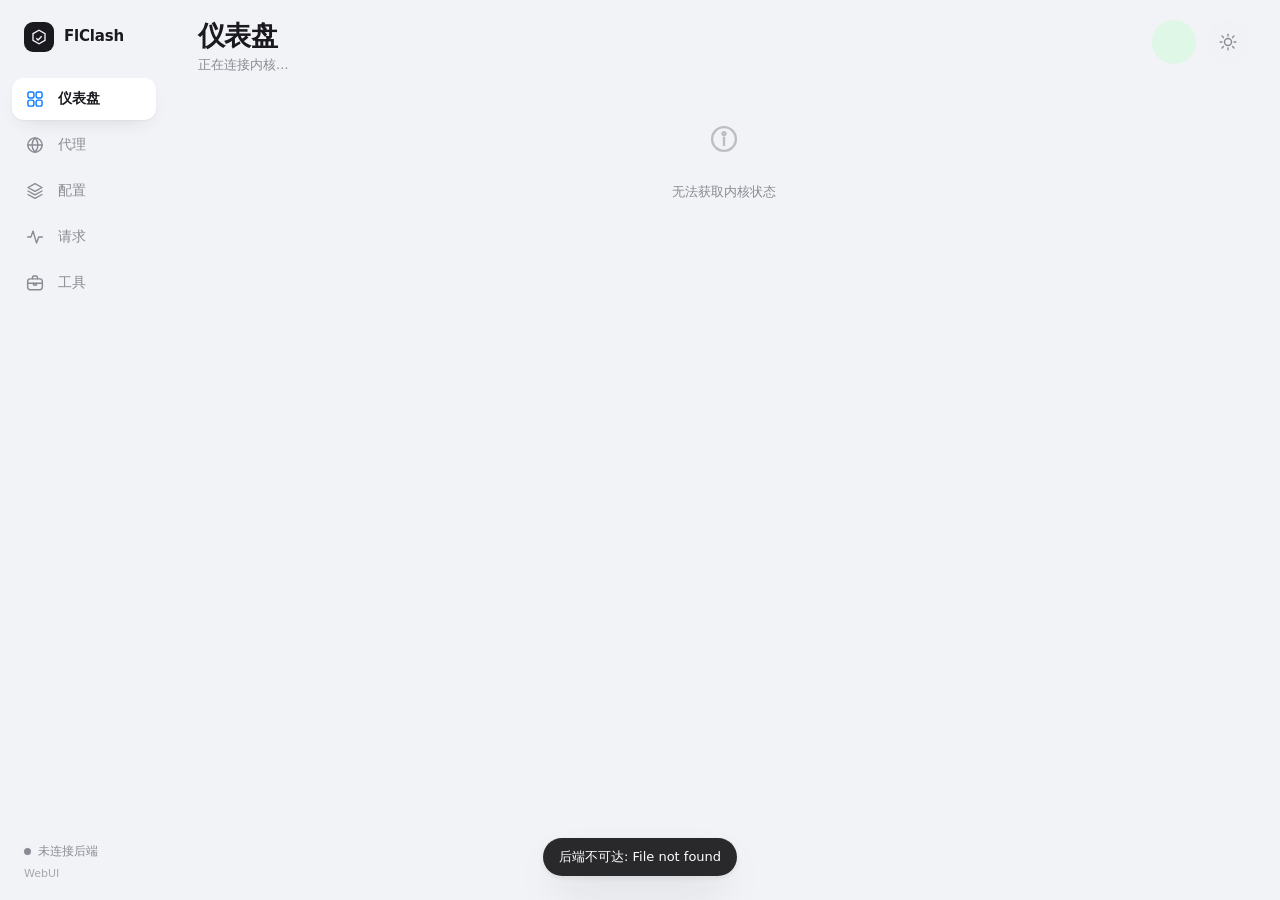
==== luci-app-flclash-webui/webui/index.html @ c7ad755d "Add OpenWrt core and LuCI WebUI packages" ====
<!doctype html>
<html lang="zh-CN" data-theme="light">
<head>
  <meta charset="utf-8">
  <meta name="viewport" content="width=device-width, initial-scale=1, viewport-fit=cover">
  <meta name="theme-color" content="#f2f2f7">
  <meta name="flclash-api-base" content="/flclash/api">
  <title>FlClash</title>
  <link rel="stylesheet" href="css/app.css">
  <link rel="stylesheet" href="css/views.css">
</head>
<body>
  <div class="app-shell">
    <aside class="sidebar" id="sidebar">
      <div class="brand">
        <span class="brand-mark" aria-hidden="true">
          <svg viewBox="0 0 24 24"><path d="M4 7.5 12 3l8 4.5v9L12 21l-8-4.5v-9Z"/><path d="m8.4 13.8 2.4 2.3 4.8-5.1"/></svg>
        </span>
        <span class="brand-text">FlClash</span>
      </div>
      <nav class="side-nav" id="side-nav" aria-label="主导航"></nav>
      <div class="side-foot">
        <div class="side-status" id="side-status">
          <span class="dot"></span><span id="side-status-text">正在连接</span>
        </div>
        <div class="side-version" id="side-version">WebUI</div>
      </div>
    </aside>

    <main class="main">
      <header class="app-header">
        <div class="header-copy">
          <h1 id="page-title">仪表盘</h1>
          <p class="header-sub" id="page-sub"></p>
        </div>
        <div class="header-actions">
          <div class="header-traffic" id="header-traffic" aria-hidden="true">
            <span class="traffic-up"><i></i><b>0 B/s</b></span>
            <span class="traffic-down"><i></i><b>0 B/s</b></span>
          </div>
          <button class="round-action is-ok" id="core-status" type="button" aria-label="核心状态" title="核心状态"></button>
          <button class="round-action" id="theme-toggle" type="button" aria-label="切换主题" title="切换主题"></button>
        </div>
      </header>
      <section class="view-root" id="view-root" aria-live="polite"></section>
    </main>
  </div>

  <nav class="bottom-nav" id="bottom-nav" aria-label="移动导航"></nav>

  <div class="sheet-backdrop" id="sheet-backdrop" hidden></div>
  <section class="sheet" id="sheet" role="dialog" aria-modal="true" aria-hidden="true" aria-labelledby="sheet-title">
    <header class="sheet-head">
      <div class="sheet-handle" aria-hidden="true"></div>
      <h2 class="sheet-title" id="sheet-title"></h2>
      <button class="icon-button" id="sheet-close" type="button" aria-label="关闭"></button>
    </header>
    <div class="sheet-body" id="sheet-body"></div>
  </section>

  <div class="toast-stack" id="toast-stack" aria-live="polite"></div>
  <div class="boot-splash" id="boot-splash"><span class="spinner"></span></div>

  <script src="js/config.js"></script>
  <script src="js/icons.js"></script>
  <script src="js/ui.js"></script>
  <script src="js/mock.js"></script>
  <script src="js/api.js"></script>
  <script src="js/views.js"></script>
  <script src="js/app.js"></script>
</body>
</html>
---- luci-app-flclash-webui/webui/css/app.css ----
/* ==========================================================================
   FlClash WebUI — base tokens, shell, primitives and motion.
   Card/page surfaces live in views.css and are intentionally not duplicated.
   Desktop: light, 168px sidebar. Mobile: dark, floating capsule nav.
   ========================================================================== */

:root {
  color-scheme: light;

  --page: #f2f3f6;
  --card: #ffffff;
  --tone: #f1f2f6;
  --inset: #e9eaf0;
  --track: #d8d9e1;

  --text: #19191f;
  --text-2: #3b3b44;
  --muted: #8a8a94;
  --hairline: rgba(60, 60, 67, 0.1);

  --primary: #0b7cff;
  --primary-2: #6fb6ff;
  --primary-ink: #ffffff;
  --primary-soft: rgba(11, 124, 255, 0.12);
  --series-2: #6fb6ff;

  --ok: #34c759;
  --ok-bg: #dff7e7;
  --ok-fg: #16803c;
  --warn: #f5a524;
  --warn-bg: #fff0d8;
  --warn-fg: #9a5b00;
  --danger: #ff453a;
  --danger-bg: #ffe3e1;
  --danger-fg: #b3241c;

  --shadow-e1: 0 1px 2px rgba(20, 24, 40, 0.04), 0 8px 22px -10px rgba(20, 24, 40, 0.14);
  --shadow-e2: 0 2px 6px rgba(20, 24, 40, 0.08), 0 20px 44px -14px rgba(20, 24, 40, 0.28);

  --r-card: 30px;
  --r-block: 20px;
  --r-soft: 14px;
  --r-chip: 999px;

  --sidebar: 168px;
  --gap: 16px;

  --ease-out: cubic-bezier(0.22, 1, 0.36, 1);
  --ease-back: cubic-bezier(0.34, 1.42, 0.64, 1);
  --ease-standard: cubic-bezier(0.2, 0, 0, 1);
  --t-fast: 160ms;
  --t-mid: 260ms;
  --t-slow: 340ms;

  --font: -apple-system, BlinkMacSystemFont, "SF Pro Text", "Segoe UI",
    "PingFang SC", "Hiragino Sans GB", "Microsoft YaHei", Inter, system-ui, sans-serif;
  --mono: ui-monospace, SFMono-Regular, "SF Mono", Menlo, Consolas, monospace;
}

html[data-theme="dark"] {
  color-scheme: dark;

  --page: #000000;
  --card: #1c1c1e;
  --tone: #2a2a2d;
  --inset: #38383a;
  --track: #48484a;

  --text: #f5f5f7;
  --text-2: #d1d1d6;
  --muted: #8e8e93;
  --hairline: rgba(120, 120, 128, 0.28);

  --primary: #0a84ff;
  --primary-2: #5ac8fa;
  --primary-ink: #ffffff;
  --primary-soft: rgba(10, 132, 255, 0.22);
  --series-2: #5ac8fa;

  --ok: #30d158;
  --ok-bg: #12351f;
  --ok-fg: #6ee7a0;
  --warn: #ff9f0a;
  --warn-bg: #3d2a10;
  --warn-fg: #ffc561;
  --danger: #ff453a;
  --danger-bg: #3d1a17;
  --danger-fg: #ff9a92;

  --shadow-e1: 0 1px 2px rgba(0, 0, 0, 0.5), 0 10px 26px -10px rgba(0, 0, 0, 0.7);
  --shadow-e2: 0 2px 8px rgba(0, 0, 0, 0.55), 0 24px 54px -14px rgba(0, 0, 0, 0.85);
}

* { box-sizing: border-box; }
html, body { height: 100%; }
body {
  margin: 0;
  background: var(--page);
  color: var(--text);
  font-family: var(--font);
  font-size: 15px;
  line-height: 1.42;
  -webkit-font-smoothing: antialiased;
  text-rendering: optimizeLegibility;
  transition: background-color var(--t-mid) ease, color var(--t-mid) ease;
}
button, input, select, textarea { font: inherit; color: inherit; }
button { cursor: pointer; border: 0; background: none; padding: 0; }
a { color: var(--primary); }
h1, h2, h3, p { margin: 0; }
svg { display: block; }
:focus-visible { outline: 2px solid var(--primary); outline-offset: 2px; }

/* ------------------------------------------------------------------ shell */

.app-shell {
  display: grid;
  grid-template-columns: var(--sidebar) minmax(0, 1fr);
  min-height: 100vh;
  min-height: 100dvh;
}
.sidebar {
  position: sticky;
  top: 0;
  display: flex;
  flex-direction: column;
  height: 100vh;
  height: 100dvh;
  padding: 22px 12px 18px;
}
.brand { display: flex; align-items: center; gap: 10px; padding: 0 12px; margin-bottom: 26px; }
.brand-mark {
  display: grid; place-items: center;
  width: 30px; height: 30px; border-radius: 9px;
  background: var(--text); color: var(--page);
}
.brand-mark svg { width: 18px; height: 18px; fill: none; stroke: currentColor; stroke-width: 1.8; }
.brand-text { font-size: 15px; font-weight: 700; letter-spacing: -0.2px; }
.side-nav { display: flex; flex-direction: column; gap: 4px; }
.side-item {
  display: flex; align-items: center; gap: 12px;
  height: 42px; padding: 0 12px; border-radius: 12px;
  color: var(--muted); font-size: 14px; font-weight: 500; text-align: left;
  transition: background var(--t-fast) ease, color var(--t-fast) ease;
}
.side-item [data-icon] { display: grid; place-items: center; width: 22px; height: 22px; }
.side-item svg { width: 20px; height: 20px; }
.side-item:hover { background: var(--tone); color: var(--text); }
.side-item.is-active { background: var(--card); color: var(--text); font-weight: 650; box-shadow: var(--shadow-e1); }
.side-item.is-active [data-icon] { color: var(--primary); }
.side-foot { margin-top: auto; padding: 0 12px; }
.side-status { display: flex; align-items: center; gap: 7px; color: var(--muted); font-size: 12px; }
.side-status .dot { width: 7px; height: 7px; border-radius: 50%; background: var(--warn); box-shadow: 0 0 0 3px var(--warn-bg); transition: all var(--t-mid) ease; }
.side-status.is-ok .dot { background: var(--ok); box-shadow: 0 0 0 3px var(--ok-bg); }
.side-status.is-off .dot { background: var(--muted); box-shadow: 0 0 0 3px var(--tone); }
.side-version { margin-top: 6px; color: var(--muted); font-size: 11px; opacity: 0.72; }

.main { min-width: 0; padding: 18px 28px 40px; }

/* ----------------------------------------------------------------- header */

.app-header {
  display: flex; align-items: flex-start; justify-content: space-between;
  gap: 16px; max-width: 1500px; margin: 0 auto 18px; padding: 2px 2px 0;
}
.header-copy h1 { font-size: 27px; font-weight: 760; letter-spacing: -0.6px; line-height: 1.15; }
.header-sub { margin-top: 5px; color: var(--muted); font-size: 12.5px; min-height: 16px; }
.header-actions { display: flex; align-items: center; gap: 10px; }
.header-traffic { display: none; margin-right: 4px; color: var(--muted); font-size: 11.5px; font-variant-numeric: tabular-nums; }
.header-traffic span { display: inline-flex; align-items: center; gap: 5px; }
.header-traffic i { width: 6px; height: 6px; border-radius: 50%; background: currentColor; }
.header-traffic .traffic-up i { background: var(--series-2); }
.header-traffic .traffic-down i { background: var(--primary); }
.round-action {
  display: grid; place-items: center;
  width: 44px; height: 44px; border-radius: 50%;
  background: var(--tone); color: var(--muted);
  transition: transform var(--t-mid) var(--ease-back), background var(--t-fast) ease, color var(--t-fast) ease;
}
.round-action svg { width: 20px; height: 20px; }
.round-action:hover { transform: scale(1.05); }
.round-action:active { transform: scale(0.94); }
.round-action.is-ok { background: var(--ok-bg); color: var(--ok-fg); }
.round-action.is-warn { background: var(--warn-bg); color: var(--warn-fg); }
.round-action.is-bad { background: var(--danger-bg); color: var(--danger-fg); }
.round-action.is-busy svg { animation: spin 900ms linear infinite; }
.view-root { max-width: 1500px; margin: 0 auto; }

/* ------------------------------------------------------- shared card parts */

.card {
  position: relative; min-width: 0;
  padding: 20px 22px; border-radius: var(--r-card);
  background: var(--card); box-shadow: var(--shadow-e1);
}
.card.is-tappable { cursor: pointer; transition: transform var(--t-mid) var(--ease-out), box-shadow var(--t-mid) ease; }
.card.is-tappable:hover { box-shadow: var(--shadow-e2); }
.card.is-tappable.is-pressed { transform: scale(0.986); }
.card-head {
  display: flex; align-items: center; gap: 8px;
  min-height: 26px; margin-bottom: 14px;
  color: var(--muted); font-size: 13px; font-weight: 640;
}
.card-head .glyph { display: grid; place-items: center; width: 18px; height: 18px; flex: 0 0 18px; }
.card-head .glyph svg { width: 18px; height: 18px; }
.card-title { min-width: 0; overflow: hidden; text-overflow: ellipsis; white-space: nowrap; }
.card-end { display: flex; align-items: center; gap: 8px; margin-left: auto; }
.chevron { display: inline-grid; place-items: center; width: 16px; height: 16px; color: var(--muted); opacity: 0.6; margin-left: auto; }
.chevron svg { width: 16px; height: 16px; }
.skeleton { border-radius: 8px; background: linear-gradient(90deg, var(--tone) 25%, var(--inset) 37%, var(--tone) 63%); background-size: 400% 100%; animation: shimmer 1.4s ease infinite; }

/* ---------------------------------------------------------------- controls */

.btn {
  display: inline-flex; align-items: center; justify-content: center; gap: 7px;
  height: 36px; padding: 0 15px; border-radius: var(--r-soft);
  background: var(--tone); color: var(--text);
  font-size: 13.5px; font-weight: 650; white-space: nowrap;
  transition: transform var(--t-fast) var(--ease-out), background var(--t-fast) ease, opacity var(--t-fast) ease;
}
.btn svg { width: 16px; height: 16px; }
.btn:hover { background: var(--inset); }
.btn:active { transform: scale(0.96); }
.btn:disabled { opacity: 0.45; cursor: not-allowed; }
.btn.is-primary { background: var(--primary); color: var(--primary-ink); }
.btn.is-primary:hover { filter: brightness(1.06); }
.btn.is-ghost { background: transparent; color: var(--muted); }
.btn.is-ghost:hover { background: var(--tone); color: var(--text); }
.btn.is-danger { background: var(--danger-bg); color: var(--danger-fg); }
.btn.is-block { width: 100%; }
.icon-button { display: grid; place-items: center; width: 32px; height: 32px; border-radius: 10px; color: var(--muted); }
.icon-button svg { width: 18px; height: 18px; }
.icon-button:hover { background: var(--tone); color: var(--text); }

.chip {
  display: inline-flex; align-items: center; gap: 6px;
  height: 24px; padding: 0 10px; border-radius: var(--r-chip);
  background: var(--tone); color: var(--muted);
  font-size: 12px; font-weight: 620; font-variant-numeric: tabular-nums; white-space: nowrap;
}
.chip.ok, .chip.is-ok { background: var(--ok-bg); color: var(--ok-fg); }
.chip.warn, .chip.is-warn { background: var(--warn-bg); color: var(--warn-fg); }
.chip.bad, .chip.is-bad { background: var(--danger-bg); color: var(--danger-fg); }
.chip.primary, .chip.is-primary { background: var(--primary); color: var(--primary-ink); }
.chip-dot { width: 6px; height: 6px; border-radius: 50%; background: currentColor; }
.chip.ok .chip-dot { animation: pulse-dot 2s ease-in-out infinite; }

.switch {
  position: relative; flex: 0 0 auto; width: 50px; height: 30px;
  border-radius: 15px; background: var(--track);
  transition: background var(--t-mid) var(--ease-standard);
}
.switch::after {
  content: ""; position: absolute; top: 2px; left: 2px;
  width: 26px; height: 26px; border-radius: 50%; background: #fff;
  box-shadow: 0 1px 3px rgba(0, 0, 0, 0.22);
  transition: transform var(--t-mid) var(--ease-back);
}
.switch.is-on { background: var(--primary); }
.switch.is-on::after { transform: translateX(20px); }
.switch:disabled { opacity: 0.5; }

.segmented {
  display: flex; gap: 4px; min-width: 0; padding: 4px;
  border-radius: 18px; background: var(--tone);
}
.segment {
  position: relative; z-index: 1;
  display: flex; align-items: center; justify-content: center; gap: 7px;
  flex: 1 1 0; min-width: 0; height: 42px; padding: 0 10px;
  border-radius: 14px; color: var(--muted);
  font-size: 13.5px; font-weight: 650; white-space: nowrap;
  transition: color var(--t-mid) var(--ease-standard);
}
.segment svg { width: 18px; height: 18px; flex: 0 0 18px; }
.segment span { overflow: hidden; text-overflow: ellipsis; }
.segment.is-active { color: var(--primary-ink); background: var(--primary); box-shadow: 0 6px 14px -8px var(--primary); }
.segment-thumb { display: none; }
.segment-thumb {
  position: absolute; z-index: 0; top: 4px; left: 4px; height: 42px;
  border-radius: 14px; background: var(--primary);
  box-shadow: 0 6px 14px -6px var(--primary);
  transition: transform var(--t-mid) var(--ease-out), background var(--t-mid) ease;
}

/* ------------------------------------------------------------------ forms */

.field { display: flex; flex-direction: column; gap: 7px; margin-bottom: 14px; }
.field > label { color: var(--muted); font-size: 12.5px; font-weight: 620; }
.field .hint { color: var(--muted); font-size: 12px; }
.input, .select, .textarea {
  width: 100%; height: 42px; padding: 0 13px;
  border: 1px solid var(--hairline); border-radius: var(--r-soft);
  background: var(--card); color: var(--text); font-size: 14px;
  transition: border-color var(--t-fast) ease, box-shadow var(--t-fast) ease;
}
.textarea { height: auto; min-height: 120px; padding: 11px 13px; resize: vertical; font-family: var(--mono); font-size: 12.5px; }
.input:focus, .select:focus, .textarea:focus { outline: none; border-color: var(--primary); box-shadow: 0 0 0 3px var(--primary-soft); }
.select { appearance: none; padding-right: 36px; background-image: linear-gradient(45deg, transparent 50%, var(--muted) 50%), linear-gradient(135deg, var(--muted) 50%, transparent 50%); background-position: calc(100% - 18px) 19px, calc(100% - 13px) 19px; background-size: 5px 5px, 5px 5px; background-repeat: no-repeat; }

/* ------------------------------------------------------------------ sheet */

.sheet-backdrop {
  position: fixed; inset: 0; z-index: 60;
  background: rgba(0, 0, 0, 0.34); backdrop-filter: blur(2px);
  opacity: 0; transition: opacity var(--t-slow) ease;
}
.sheet-backdrop.is-open { opacity: 1; }
.sheet {
  position: fixed; z-index: 61; right: 24px; bottom: 24px;
  display: flex; flex-direction: column;
  width: min(460px, calc(100vw - 48px)); max-height: min(760px, calc(100vh - 48px));
  border-radius: 28px; background: var(--card); box-shadow: var(--shadow-e2);
  opacity: 0; transform: translateY(18px) scale(0.97); pointer-events: none;
  transition: opacity var(--t-slow) var(--ease-out), transform var(--t-slow) var(--ease-out);
}
.sheet.is-open { opacity: 1; transform: none; pointer-events: auto; }
.sheet-head { display: flex; align-items: center; gap: 10px; padding: 16px 18px 10px 22px; }
.sheet-title { flex: 1; font-size: 17px; font-weight: 720; letter-spacing: -0.2px; }
.sheet-handle { display: none; }
.sheet-body { overflow: auto; padding: 4px 22px 22px; overscroll-behavior: contain; }

/* ------------------------------------------------------------------ toast */

.toast-stack {
  position: fixed; z-index: 90; left: 50%; bottom: 24px;
  display: flex; flex-direction: column; gap: 8px; align-items: center;
  transform: translateX(-50%); pointer-events: none;
}
.toast {
  display: flex; align-items: center; gap: 8px;
  max-width: min(520px, calc(100vw - 40px));
  padding: 10px 16px; border-radius: var(--r-chip);
  background: rgba(28, 28, 30, 0.94); color: #fff;
  font-size: 13px; font-weight: 540; box-shadow: var(--shadow-e2);
  animation: toast-in 260ms var(--ease-out); backdrop-filter: blur(10px);
}
.toast.error { background: rgba(163, 35, 28, 0.96); }
.toast.ok { background: rgba(13, 122, 51, 0.96); }
.toast.is-out { animation: toast-out 200ms ease forwards; }

/* --------------------------------------------------------------- primitives */

.mono { font-family: var(--mono); font-variant-numeric: tabular-nums; }
.num { font-variant-numeric: tabular-nums; }
.muted { color: var(--muted); }
.grow { flex: 1 1 auto; min-width: 0; }
.row { display: flex; align-items: center; gap: 10px; }
.col { display: flex; flex-direction: column; gap: 6px; }
.ellipsis { overflow: hidden; text-overflow: ellipsis; white-space: nowrap; }
.empty { display: grid; place-items: center; gap: 8px; min-height: 140px; padding: 20px; color: var(--muted); font-size: 13px; text-align: center; }
.empty svg { width: 34px; height: 34px; opacity: 0.5; }
.view { animation: fade-up 300ms var(--ease-out) both; }

.boot-splash {
  position: fixed; inset: 0; z-index: 100;
  display: grid; place-items: center; background: var(--page);
  transition: opacity var(--t-slow) ease;
}
.boot-splash.is-hidden { opacity: 0; pointer-events: none; }
.spinner {
  width: 26px; height: 26px; border-radius: 50%;
  border: 2.5px solid var(--track); border-top-color: var(--primary);
  animation: spin 800ms linear infinite;
}

/* --------------------------------------------------------------- responsive */

@media (max-width: 1180px) {
  :root { --sidebar: 152px; --gap: 14px; }
  .main { padding: 18px 20px 40px; }
}

@media (max-width: 900px) {
  :root { --r-card: 32px; --r-block: 22px; --gap: 12px; }
  .app-shell { grid-template-columns: minmax(0, 1fr); }
  .sidebar { display: none; }
  .main { padding: 6px 14px calc(104px + env(safe-area-inset-bottom)); }
  .app-header { align-items: center; margin-bottom: 14px; padding: 8px 6px 0; }
  .header-copy h1 { font-size: 30px; font-weight: 780; }
  .header-traffic { display: flex; flex-direction: column; gap: 1px; }
  .header-traffic b { font-weight: 650; }
  #core-status { display: none; }
  .toast-stack { bottom: calc(92px + env(safe-area-inset-bottom)); }
}

/* mobile bottom navigation (capsule) */
.bottom-nav {
  position: fixed; z-index: 40; left: 50%;
  bottom: calc(12px + env(safe-area-inset-bottom));
  display: none; gap: 3px; padding: 6px;
  border-radius: 26px;
  background: color-mix(in srgb, var(--card) 84%, transparent);
  box-shadow: var(--shadow-e2); backdrop-filter: blur(20px) saturate(180%);
  transform: translateX(-50%);
}
.bottom-item {
  display: flex; flex-direction: column; align-items: center; justify-content: center;
  gap: 3px; width: 64px; height: 48px; border-radius: 20px;
  color: var(--muted); font-size: 10.5px; font-weight: 600;
  transition: background var(--t-mid) var(--ease-standard), color var(--t-mid) ease;
}
.bottom-item svg { width: 21px; height: 21px; }
.bottom-item.is-active { background: var(--tone); color: var(--primary); }

@media (max-width: 900px) {
  .bottom-nav { display: flex; }
  .sheet {
    left: 0; right: 0; bottom: 0; width: 100%;
    max-height: 88vh; border-radius: 28px 28px 0 0; transform: translateY(100%);
  }
  .sheet.is-open { transform: none; }
  .sheet-handle { display: block; width: 38px; height: 5px; margin: 8px auto -4px; border-radius: 3px; background: var(--track); }
  .sheet-head { padding-top: 12px; }
}

/* ---------------------------------------------------------------- motion */

@keyframes spin { to { transform: rotate(360deg); } }
@keyframes shimmer { 0% { background-position: 100% 0; } 100% { background-position: 0 0; } }
@keyframes pulse-dot { 0%, 100% { opacity: 1; } 50% { opacity: 0.45; } }
@keyframes toast-in { from { opacity: 0; transform: translateY(12px) scale(0.96); } to { opacity: 1; transform: none; } }
@keyframes toast-out { to { opacity: 0; transform: translateY(8px) scale(0.97); } }
@keyframes fade-up { from { opacity: 0; transform: translateY(10px); } to { opacity: 1; transform: none; } }
@keyframes fade-in { from { opacity: 0; } to { opacity: 1; } }

@media (prefers-reduced-motion: reduce) {
  *, *::before, *::after {
    animation-duration: 1ms !important;
    animation-iteration-count: 1 !important;
    transition-duration: 1ms !important;
  }
}
---- luci-app-flclash-webui/webui/css/views.css ----
/* ==========================================================================
   FlClash WebUI — dashboard cards and page surfaces
   ========================================================================== */

/* --------------------------------------------------------------- dashboard */

.dashboard {
  display: flex;
  flex-direction: column;
  gap: var(--gap);
}

.dash-row {
  display: grid;
  grid-template-columns: repeat(4, minmax(0, 1fr));
  gap: var(--gap);
  height: 208px;
}

.dash-row.is-control { height: 64px; }
.dash-row.is-mid { height: 190px; }
.dash-row.is-tables { height: auto; min-height: 330px; flex: 1 1 auto; align-items: stretch; grid-template-columns: 3fr 2fr; }
.dash-row.is-summary { height: 120px; }

.dash-row > * { min-width: 0; height: 100%; }
.span-2 { grid-column: span 2; }
.span-3 { grid-column: span 3; }

@media (max-width: 1039px) {
  :root { --gap: 10px; }
  .dash-row { height: 176px; }
  .dash-row.is-control { height: 56px; }
  .dash-row.is-mid { height: 164px; }
  .dash-row.is-summary { height: 112px; }
}

@media (max-width: 859px) {
  .dash-row {
    grid-template-columns: repeat(2, minmax(0, 1fr));
    height: auto;
  }
  .dash-row > * { height: auto; min-height: 176px; }
  .dash-row.is-control > * { min-height: 56px; }
  .dash-row.is-mid > * { min-height: 164px; }
  .dash-row.is-tables > * { min-height: 300px; }
  .card { padding: 18px 18px; }
}

.dashboard.is-mobile { display: flex; flex-direction: column; gap: 12px; }
.dashboard.is-mobile .card { min-height: 0; width: 100%; }
.dashboard.is-mobile .dash-row { display: contents; }

/* --------------------------------------------------------------- status card */

.status-card { padding: 0; overflow: hidden; }

.status-card .status-inner {
  position: relative;
  display: flex;
  align-items: center;
  gap: 14px;
  height: 100%;
  padding: 20px 22px;
}

.status-main { flex: 1 1 auto; min-width: 0; display: flex; flex-direction: column; }

.status-head { display: flex; align-items: center; gap: 8px; height: 24px; margin-bottom: 10px; }

.status-ip-row { display: flex; align-items: center; gap: 12px; min-width: 0; }

.country-badge {
  display: grid;
  place-items: center;
  flex: 0 0 auto;
  width: 48px;
  height: 48px;
  border-radius: 16px 18px 17px 19px;
  background: var(--tone);
  color: var(--text-2);
  font-size: 13px;
  font-weight: 700;
  letter-spacing: 0.02em;
  transition: background var(--t-mid) ease, color var(--t-mid) ease,
    border-radius 600ms var(--ease-back);
}

.status-card.is-running .country-badge {
  background: var(--primary-soft);
  color: var(--primary);
}

.ip-stack { min-width: 0; flex: 1 1 auto; display: flex; flex-direction: column; gap: 6px; }

.ip-text {
  width: 100%;
  font-size: 26px;
  font-weight: 700;
  letter-spacing: -0.6px;
  line-height: 1.1;
  font-variant-numeric: tabular-nums;
  overflow: hidden;
  text-overflow: ellipsis;
  white-space: nowrap;
}

.ip-chips { display: flex; gap: 6px; flex-wrap: wrap; }

.status-cells {
  display: flex;
  gap: 28px;
  margin-top: auto;
  padding-top: 14px;
}

.status-cell { min-width: 0; }
.status-cell-label { color: var(--muted); font-size: 12px; }
.status-cell-value {
  margin-top: 2px;
  font-size: 14px;
  font-weight: 600;
  font-variant-numeric: tabular-nums;
  overflow: hidden;
  text-overflow: ellipsis;
  white-space: nowrap;
}

.start-toggle {
  position: relative;
  flex: 0 0 auto;
  display: grid;
  place-items: center;
  width: 96px;
  height: 96px;
  border-radius: 50%;
  background: var(--ok-bg);
  color: var(--ok-fg);
  box-shadow: 0 10px 26px -14px rgba(52, 199, 89, 0.8);
  transition: transform 220ms var(--ease-back), background var(--t-mid) ease,
    color var(--t-mid) ease, box-shadow var(--t-mid) ease;
}

.start-toggle svg { width: 34px; height: 34px; }
.start-toggle:hover { transform: scale(1.04); }
.start-toggle:active { transform: scale(0.93); }
.start-toggle.is-running {
  background: var(--primary);
  color: var(--primary-ink);
  box-shadow: 0 12px 30px -12px var(--primary);
}
.start-toggle.is-running::after {
  content: "";
  position: absolute;
  inset: -6px;
  border-radius: 50%;
  border: 2px solid var(--primary-soft);
  animation: halo 2.6s ease-out infinite;
}

@keyframes halo {
  0% { transform: scale(0.92); opacity: 0.7; }
  70% { transform: scale(1.12); opacity: 0; }
  100% { opacity: 0; }
}

/* ---------------------------------------------------------------- speed card */

.speed-card { padding: 0; overflow: hidden; }

.speed-inner { position: relative; z-index: 1; padding: 20px 22px; height: 100%; display: flex; flex-direction: column; }

.speed-head { display: flex; align-items: center; gap: 8px; height: 24px; }
.speed-head .glyph { display: grid; place-items: center; width: 18px; height: 18px; }
.speed-head .glyph svg { width: 18px; height: 18px; }
.speed-head .label { color: var(--muted); font-size: 13px; font-weight: 600; }
.speed-head .peak { margin-left: auto; color: var(--muted); font-size: 12px; font-variant-numeric: tabular-nums; }

.speed-figure { display: flex; align-items: baseline; gap: 6px; margin-top: 8px; }
.speed-value { font-size: 34px; font-weight: 700; letter-spacing: -1px; line-height: 1; font-variant-numeric: tabular-nums; }
.speed-unit { color: var(--muted); font-size: 14px; font-weight: 600; }
.speed-total { margin-top: 4px; color: var(--muted); font-size: 12px; }

.speed-chart {
  position: absolute;
  left: -3px;
  right: -3px;
  bottom: -3px;
  height: 88px;
  pointer-events: none;
  opacity: 0.95;
}

.speed-chart svg { width: 100%; height: 100%; overflow: visible; }
.speed-chart path.line { fill: none; stroke-width: 2.4; stroke-linecap: round; stroke-linejoin: round; }
.speed-chart path.area { stroke: none; opacity: 0.16; }
.speed-chart.is-up path.line { stroke: var(--series-2); }
.speed-chart.is-up path.area { fill: var(--series-2); }
.speed-chart.is-down path.line { stroke: var(--primary); }
.speed-chart.is-down path.area { fill: var(--primary); }

/* ------------------------------------------------------------------ mode bar */

.mode-bar {
  display: flex;
  align-items: center;
  gap: 16px;
  padding: 8px 8px 8px 22px;
}

.mode-bar .glyph { color: var(--muted); display: grid; place-items: center; width: 18px; height: 18px; }
.mode-bar .glyph svg { width: 18px; height: 18px; }
.mode-bar .mode-label {
  max-width: 25%;
  color: var(--muted);
  font-size: 13px;
  font-weight: 600;
  overflow: hidden;
  text-overflow: ellipsis;
  white-space: nowrap;
}
.mode-bar .segmented { flex: 1 1 auto; align-self: stretch; height: auto; }
.mode-bar .segment { height: 100%; min-height: 44px; }

/* --------------------------------------------------------------- takeover */

.takeover-tile { display: flex; align-items: center; gap: 12px; padding: 8px 10px 8px 20px; height: 100%; }

.tile-icon {
  display: grid;
  place-items: center;
  flex: 0 0 auto;
  width: 36px;
  height: 36px;
  border-radius: 12px;
  background: var(--tone);
  color: var(--muted);
  transition: background var(--t-mid) ease, color var(--t-mid) ease;
}

.tile-icon svg { width: 19px; height: 19px; }
.tile-icon.is-on { background: var(--primary-soft); color: var(--primary); }

.tile-copy { min-width: 0; display: flex; flex-direction: column; gap: 1px; }
.tile-title { font-size: 14px; font-weight: 600; overflow: hidden; text-overflow: ellipsis; white-space: nowrap; }
.tile-sub { color: var(--muted); font-size: 12px; overflow: hidden; text-overflow: ellipsis; white-space: nowrap; }

/* ---------------------------------------------------------------- intranet */

.intranet-card .ip-figure {
  margin-top: 6px;
  font-size: 24px;
  font-weight: 700;
  letter-spacing: -0.5px;
  font-variant-numeric: tabular-nums;
  overflow: hidden;
  text-overflow: ellipsis;
  white-space: nowrap;
}

.sub-switch {
  display: flex;
  align-items: center;
  gap: 10px;
  margin-top: auto;
  padding-top: 12px;
  border-top: 1px solid var(--hairline);
}

/* ----------------------------------------------------------------- profile */

.profile-name {
  margin-top: 4px;
  font-size: 19px;
  font-weight: 700;
  letter-spacing: -0.3px;
  overflow: hidden;
  text-overflow: ellipsis;
  white-space: nowrap;
}

.profile-meta { display: flex; gap: 10px; margin-top: 4px; color: var(--muted); font-size: 12px; }

.profile-usage { margin-top: auto; padding-top: 12px; }
.usage-row { display: flex; justify-content: space-between; gap: 8px; font-size: 12px; color: var(--muted); }
.usage-row strong { color: var(--text-2); font-weight: 600; }
.wave { width: 100%; height: 14px; margin-top: 6px; overflow: visible; }

/* ----------------------------------------------------------------- service */

.service-list { display: flex; flex-direction: column; gap: 5px; margin-top: 2px; overflow: hidden; }

.service-row { display: flex; align-items: center; gap: 10px; min-width: 0; }
.service-icon {
  display: grid;
  place-items: center;
  flex: 0 0 30px;
  width: 30px;
  height: 30px;
  border-radius: 10px;
  background: var(--tone);
  color: var(--muted);
}
.service-icon svg { width: 16px; height: 16px; }
.service-value { margin-left: auto; font-size: 12.5px; font-weight: 600; font-variant-numeric: tabular-nums; color: var(--ok-fg); }
.service-value.is-bad { color: var(--warn-fg); }

/* ------------------------------------------------------------------ memory */

.memory-value { margin-top: 6px; font-size: 27px; font-weight: 700; letter-spacing: -0.6px; font-variant-numeric: tabular-nums; }

.memory-bar {
  display: flex;
  gap: 2px;
  height: 8px;
  margin-top: 10px;
  border-radius: 4px;
  overflow: hidden;
  background: var(--inset);
}

.memory-seg { height: 100%; transition: width 600ms var(--ease-out); }
.memory-seg.app { background: var(--primary); }
.memory-seg.core { background: var(--series-2); }

.memory-legend { display: flex; gap: 14px; margin-top: 10px; color: var(--muted); font-size: 12px; }
.legend-item { display: inline-flex; align-items: center; gap: 5px; }
.legend-dot { width: 7px; height: 7px; border-radius: 50%; background: var(--primary); }
.legend-dot.core { background: var(--series-2); }

/* --------------------------------------------------------------- summaries */

.stat-pairs { display: flex; gap: 3px; height: 100%; }

.stat-pill {
  flex: 1 1 0;
  display: flex;
  flex-direction: column;
  align-items: flex-start;
  justify-content: center;
  gap: 2px;
  padding: 0 18px;
  border-radius: 20px;
  background: var(--tone);
  transition: background var(--t-mid) ease, transform var(--t-fast) var(--ease-back);
}

.stat-pill:hover { background: var(--inset); }
.stat-pill:active { transform: scale(0.97); }
.stat-count { font-size: 24px; font-weight: 700; font-variant-numeric: tabular-nums; letter-spacing: -0.4px; }
.stat-label { color: var(--muted); font-size: 12px; }

/* ----------------------------------------------------------------- tables */

.table-wrap { margin: 0 -22px -20px; overflow: auto; }
.card.is-flush { padding-bottom: 0; }

table.data {
  width: 100%;
  border-collapse: separate;
  border-spacing: 0;
  font-size: 12.5px;
}

table.data th {
  position: sticky;
  top: 0;
  z-index: 1;
  padding: 8px 12px;
  background: var(--card);
  color: var(--muted);
  font-size: 11.5px;
  font-weight: 600;
  text-align: left;
  white-space: nowrap;
  border-bottom: 1px solid var(--hairline);
}

table.data th:first-child, table.data td:first-child { padding-left: 22px; }
table.data th:last-child, table.data td:last-child { padding-right: 22px; }

table.data td {
  padding: 9px 12px;
  border-bottom: 1px solid var(--hairline);
  font-variant-numeric: tabular-nums;
  white-space: nowrap;
  overflow: hidden;
  text-overflow: ellipsis;
  max-width: 260px;
}

table.data tr:last-child td { border-bottom: 0; }
table.data tbody tr { transition: background var(--t-fast) ease; }
table.data tbody tr:hover { background: var(--tone); }
table.data .num { text-align: right; }
table.data td.is-muted { color: var(--muted); }

/* ---------------------------------------------------------------- groups */

.group-list { display: flex; flex-direction: column; gap: 4px; overflow: auto; margin: 0 -8px; padding: 0 8px; }

.group-row {
  display: flex;
  align-items: center;
  gap: 10px;
  min-height: 46px;
  padding: 6px 8px;
  border-radius: 12px;
  transition: background var(--t-fast) ease;
}

.group-row:hover { background: var(--tone); }

.group-icon {
  display: grid;
  place-items: center;
  flex: 0 0 30px;
  width: 30px;
  height: 30px;
  border-radius: 10px;
  background: var(--tone);
  color: var(--muted);
}
.group-icon svg { width: 16px; height: 16px; }

.group-copy { min-width: 0; flex: 1 1 auto; display: flex; flex-direction: column; gap: 1px; }
.group-name { font-size: 13.5px; font-weight: 600; overflow: hidden; text-overflow: ellipsis; white-space: nowrap; }
.group-now { color: var(--muted); font-size: 12px; overflow: hidden; text-overflow: ellipsis; white-space: nowrap; }

/* ------------------------------------------------------------------- pages */

.page { display: flex; flex-direction: column; gap: 12px; }

.page-toolbar {
  display: flex;
  align-items: center;
  gap: 8px;
  flex-wrap: wrap;
}

.search {
  position: relative;
  flex: 1 1 220px;
  min-width: 160px;
}

.search svg { position: absolute; left: 12px; top: 50%; width: 16px; height: 16px; transform: translateY(-50%); color: var(--muted); }
.search .input { padding-left: 36px; height: 38px; border-radius: 11px; }

.seg-chips { display: flex; gap: 6px; flex-wrap: wrap; }

.seg-chip {
  height: 32px;
  padding: 0 12px;
  border-radius: 10px;
  background: var(--tone);
  color: var(--muted);
  font-size: 12.5px;
  font-weight: 600;
  transition: background var(--t-fast) ease, color var(--t-fast) ease;
}
.seg-chip:hover { color: var(--text); }
.seg-chip.is-active { background: var(--text); color: var(--card); }

/* proxies */

.node-grid { display: grid; grid-template-columns: repeat(auto-fill, minmax(230px, 1fr)); gap: 10px; }

.node-card {
  display: flex;
  flex-direction: column;
  gap: 8px;
  padding: 14px 14px 12px;
  border-radius: var(--r-block);
  background: var(--tone);
  cursor: pointer;
  transition: transform var(--t-fast) var(--ease-back), background var(--t-fast) ease,
    box-shadow var(--t-mid) ease;
}

.node-card:hover { background: var(--inset); }
.node-card:active { transform: scale(0.975); }
.node-card.is-active { box-shadow: inset 0 0 0 2px var(--primary); background: var(--primary-soft); }

.node-top { display: flex; align-items: center; gap: 8px; min-width: 0; }
.node-name { flex: 1 1 auto; font-size: 13.5px; font-weight: 600; overflow: hidden; text-overflow: ellipsis; white-space: nowrap; }
.node-meta { display: flex; align-items: center; gap: 8px; color: var(--muted); font-size: 11.5px; }
.node-delay { margin-left: auto; font-weight: 700; font-variant-numeric: tabular-nums; }
.node-delay.is-ok { color: var(--ok-fg); }
.node-delay.is-warn { color: var(--warn-fg); }
.node-delay.is-bad { color: var(--danger-fg); }

/* profiles page */

.profile-list { display: flex; flex-direction: column; gap: 10px; }

.profile-item {
  display: flex;
  align-items: center;
  gap: 14px;
  padding: 16px 18px;
  border-radius: var(--r-block);
  background: var(--tone);
  transition: background var(--t-fast) ease;
}

.profile-item.is-active { background: var(--primary-soft); }
.profile-main { flex: 1 1 auto; min-width: 0; }
.profile-item .profile-name { margin: 0; font-size: 15px; }
.profile-item .profile-meta { margin-top: 3px; }
.profile-actions { display: flex; align-items: center; gap: 6px; }

/* logs */

.log-list {
  display: flex;
  flex-direction: column;
  gap: 1px;
  max-height: calc(100vh - 260px);
  min-height: 320px;
  overflow: auto;
  border-radius: var(--r-block);
  background: var(--tone);
  padding: 10px 12px;
  font-family: var(--mono);
  font-size: 12px;
  line-height: 1.6;
  overscroll-behavior: contain;
}

.log-line { display: flex; gap: 10px; padding: 2px 4px; border-radius: 6px; animation: fade-in 180ms ease both; }
.log-line:hover { background: var(--inset); }
.log-time { flex: 0 0 auto; color: var(--muted); }
.log-level { flex: 0 0 42px; font-weight: 700; text-transform: uppercase; font-size: 10.5px; letter-spacing: 0.04em; padding-top: 2px; }
.log-level.info { color: var(--primary); }
.log-level.warning, .log-level.warn { color: var(--warn-fg); }
.log-level.error, .log-level.fatal { color: var(--danger-fg); }
.log-level.debug { color: var(--muted); }
.log-msg { flex: 1 1 auto; min-width: 0; word-break: break-word; }

/* tools */

.tool-grid { display: grid; grid-template-columns: repeat(auto-fill, minmax(260px, 1fr)); gap: 12px; }

.tool-card {
  display: flex;
  align-items: center;
  gap: 14px;
  padding: 18px 20px;
  border-radius: var(--r-card);
  background: var(--card);
  box-shadow: var(--shadow-e1);
  cursor: pointer;
  transition: transform var(--t-mid) var(--ease-out), box-shadow var(--t-mid) ease;
}

.tool-card:hover { box-shadow: var(--shadow-e2); transform: translateY(-1px); }
.tool-card:active { transform: scale(0.985); }
.tool-card .tile-icon { width: 42px; height: 42px; border-radius: 14px; background: var(--primary-soft); color: var(--primary); }
.tool-card .tile-icon svg { width: 21px; height: 21px; }
.tool-card .tool-title { font-size: 14.5px; font-weight: 600; }
.tool-card .tool-desc { color: var(--muted); font-size: 12px; margin-top: 2px; }

/* settings */

.settings-group { display: flex; flex-direction: column; gap: 10px; }

.settings-title {
  padding: 0 6px;
  color: var(--muted);
  font-size: 12px;
  font-weight: 700;
  letter-spacing: 0.04em;
  text-transform: uppercase;
}

.settings-card { padding: 6px 0; border-radius: var(--r-card); background: var(--card); box-shadow: var(--shadow-e1); overflow: hidden; }

.settings-row {
  display: flex;
  align-items: center;
  gap: 14px;
  min-height: 54px;
  padding: 10px 20px;
  border-bottom: 1px solid var(--hairline);
}

.settings-row:last-child { border-bottom: 0; }
.settings-row .row-copy { flex: 1 1 auto; min-width: 0; }
.settings-row .row-title { font-size: 14px; font-weight: 500; }
.settings-row .row-desc { color: var(--muted); font-size: 12px; margin-top: 1px; }
.settings-row .row-value { color: var(--muted); font-size: 13px; font-variant-numeric: tabular-nums; }

.settings-row .input, .settings-row .select { width: auto; min-width: 120px; height: 34px; text-align: right; }

/* dns */

.dns-answer { color: var(--muted); }
.dns-answer.is-fake { color: var(--primary); font-weight: 600; }

/* misc */

.kv { display: flex; justify-content: space-between; gap: 12px; padding: 9px 0; border-bottom: 1px solid var(--hairline); font-size: 13px; }
.kv:last-child { border-bottom: 0; }
.kv .k { color: var(--muted); }
.kv .v { font-weight: 600; font-variant-numeric: tabular-nums; text-align: right; word-break: break-all; }

.sheet-actions { display: flex; gap: 8px; justify-content: flex-end; margin-top: 16px; }
.sheet-note { margin-top: 10px; color: var(--muted); font-size: 12px; line-height: 1.5; }

@media (max-width: 900px) {
  .node-grid { grid-template-columns: repeat(auto-fill, minmax(180px, 1fr)); }
  .tool-grid { grid-template-columns: 1fr; }
  .table-wrap { margin: 0 -18px -18px; }
  .log-list { max-height: none; min-height: 60vh; }

  /* status card: let the full IP fit next to the compact cookie button */
  .status-card .status-inner { min-height: 196px; padding: 18px 16px; gap: 8px; }
  .status-card .ip-text { font-size: 21px; letter-spacing: -0.7px; }
  .status-card .country-badge { width: 42px; height: 42px; border-radius: 14px; font-size: 13px; }
  .status-card .start-toggle { width: 76px; height: 76px; }
  .status-card .start-toggle svg { width: 28px; height: 28px; }
  .status-card .status-cells { gap: 18px; }
  .status-card .status-cell-value { font-size: 12.5px; }

  /* mode bar: compact text-only segments like the native mobile control */
  .mode-bar { gap: 8px; padding: 6px 8px; }
  .mode-bar .mode-label { max-width: 68px; font-size: 12px; }
  .mode-bar > .glyph { display: none; }
  .mode-bar .segmented { gap: 2px; padding: 3px; border-radius: 14px; }
  .mode-bar .segment { height: 36px; padding: 0 4px; gap: 0; border-radius: 11px; font-size: 12px; }
  .mode-bar .segment .glyph, .mode-bar .segment svg { display: none; }
}
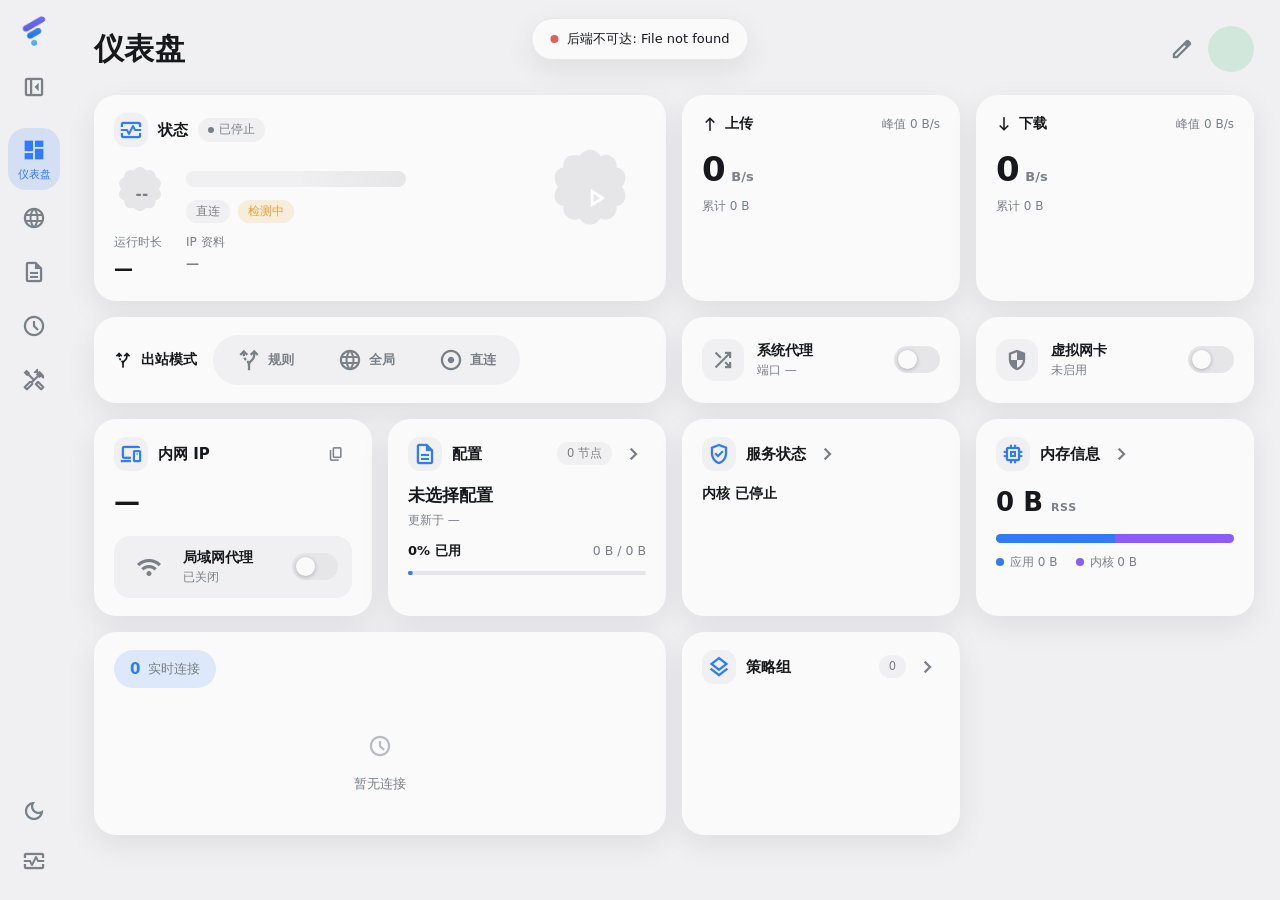
==== commit 48f39992: "feat!: Rust/Tokio bridge replaces Go, full FlClash feature parity - flclash-api rewritten in Rust (a" ====
--- a/luci-app-flclash-webui/webui/index.html
+++ b/luci-app-flclash-webui/webui/index.html
@@ -1,29 +1,25 @@
 <!doctype html>
-<html lang="zh-CN" data-theme="light">
+<html lang="zh-CN" data-theme="dark">
 <head>
   <meta charset="utf-8">
   <meta name="viewport" content="width=device-width, initial-scale=1, viewport-fit=cover">
-  <meta name="theme-color" content="#f2f2f7">
+  <meta name="theme-color" content="#0b0b0d">
   <meta name="flclash-api-base" content="/flclash/api">
   <title>FlClash</title>
+  <link rel="preload" href="fonts/material-symbols.woff2" as="font" type="font/woff2" crossorigin>
+  <link rel="icon" href="img/icon.png" type="image/png">
   <link rel="stylesheet" href="css/app.css">
   <link rel="stylesheet" href="css/views.css">
 </head>
 <body>
   <div class="app-shell">
-    <aside class="sidebar" id="sidebar">
-      <div class="brand">
-        <span class="brand-mark" aria-hidden="true">
-          <svg viewBox="0 0 24 24"><path d="M4 7.5 12 3l8 4.5v9L12 21l-8-4.5v-9Z"/><path d="m8.4 13.8 2.4 2.3 4.8-5.1"/></svg>
-        </span>
-        <span class="brand-text">FlClash</span>
-      </div>
-      <nav class="side-nav" id="side-nav" aria-label="主导航"></nav>
-      <div class="side-foot">
-        <div class="side-status" id="side-status">
-          <span class="dot"></span><span id="side-status-text">正在连接</span>
-        </div>
-        <div class="side-version" id="side-version">WebUI</div>
+    <aside class="rail" id="rail">
+      <div class="brand" aria-hidden="true"><img src="img/icon.png" alt="" width="30" height="30"></div>
+      <button class="rail-btn rail-top" id="rail-collapse" type="button" aria-label="收起导航" data-icon="sidebar"></button>
+      <nav class="rail-nav" id="rail-nav" aria-label="主导航"></nav>
+      <div class="rail-foot">
+        <button class="rail-btn" id="rail-theme" type="button" aria-label="切换主题" data-icon="theme"></button>
+        <button class="rail-btn" id="rail-status" type="button" aria-label="核心状态" data-icon="status"></button>
       </div>
     </aside>
 
@@ -31,15 +27,16 @@
       <header class="app-header">
         <div class="header-copy">
           <h1 id="page-title">仪表盘</h1>
+          <div class="header-mini" id="header-mini" aria-hidden="true">
+            <span class="mini-row"><i data-icon="arrowUp" data-icon-size="12"></i><b id="mini-up">0 B/s</b></span>
+            <span class="mini-row"><i data-icon="arrowDown" data-icon-size="12"></i><b id="mini-down">0 B/s</b></span>
+          </div>
           <p class="header-sub" id="page-sub"></p>
         </div>
         <div class="header-actions">
-          <div class="header-traffic" id="header-traffic" aria-hidden="true">
-            <span class="traffic-up"><i></i><b>0 B/s</b></span>
-            <span class="traffic-down"><i></i><b>0 B/s</b></span>
-          </div>
+          <div class="header-traffic" id="header-traffic" aria-hidden="true"></div>
+          <button class="icon-button layout-edit" id="layout-edit" type="button" aria-label="编辑仪表盘" title="编辑仪表盘" data-icon="edit"></button>
           <button class="round-action is-ok" id="core-status" type="button" aria-label="核心状态" title="核心状态"></button>
-          <button class="round-action" id="theme-toggle" type="button" aria-label="切换主题" title="切换主题"></button>
         </div>
       </header>
       <section class="view-root" id="view-root" aria-live="polite"></section>
@@ -53,7 +50,7 @@
     <header class="sheet-head">
       <div class="sheet-handle" aria-hidden="true"></div>
       <h2 class="sheet-title" id="sheet-title"></h2>
-      <button class="icon-button" id="sheet-close" type="button" aria-label="关闭"></button>
+      <button class="icon-button" id="sheet-close" type="button" aria-label="关闭" data-icon="close"></button>
     </header>
     <div class="sheet-body" id="sheet-body"></div>
   </section>
@@ -66,6 +63,14 @@
   <script src="js/ui.js"></script>
   <script src="js/mock.js"></script>
   <script src="js/api.js"></script>
+  <script src="js/views/proxies.js"></script>
+  <script src="js/views/profiles.js"></script>
+  <script src="js/views/requests.js"></script>
+  <script src="js/views/logs.js"></script>
+  <script src="js/views/rules.js"></script>
+  <script src="js/views/dns.js"></script>
+  <script src="js/views/tools.js"></script>
+  <script src="js/views/settings.js"></script>
   <script src="js/views.js"></script>
   <script src="js/app.js"></script>
 </body>
--- a/luci-app-flclash-webui/webui/css/app.css
+++ b/luci-app-flclash-webui/webui/css/app.css
@@ -1,433 +1,894 @@
-/* ==========================================================================
-   FlClash WebUI — base tokens, shell, primitives and motion.
-   Card/page surfaces live in views.css and are intentionally not duplicated.
-   Desktop: light, 168px sidebar. Mobile: dark, floating capsule nav.
-   ========================================================================== */
+/* FlClash WebUI — design system & shell. Tokens mirror the desktop client:
+ * light/dark Material palettes, 24px cards, pill segments, nav rail. */
 
 :root {
+  --radius-card: 22px;
+  --radius-tile: 16px;
+  --radius-pill: 999px;
+  --primary: #2f7cf6;
+  --primary-soft: rgba(47, 124, 246, 0.14);
+  --ok: #2fb56b;
+  --ok-soft: rgba(47, 181, 107, 0.16);
+  --warn: #e8a23b;
+  --warn-soft: rgba(232, 162, 59, 0.16);
+  --bad: #e35d5d;
+  --bad-soft: rgba(227, 93, 93, 0.16);
+  --chart-up: #2f7cf6;
+  --chart-down: #8b5cf6;
+  --ease: cubic-bezier(0.22, 0.61, 0.36, 1);
+}
+
+html[data-theme='light'] {
   color-scheme: light;
-
-  --page: #f2f3f6;
-  --card: #ffffff;
-  --tone: #f1f2f6;
-  --inset: #e9eaf0;
-  --track: #d8d9e1;
-
-  --text: #19191f;
-  --text-2: #3b3b44;
-  --muted: #8a8a94;
-  --hairline: rgba(60, 60, 67, 0.1);
-
-  --primary: #0b7cff;
-  --primary-2: #6fb6ff;
-  --primary-ink: #ffffff;
-  --primary-soft: rgba(11, 124, 255, 0.12);
-  --series-2: #6fb6ff;
-
-  --ok: #34c759;
-  --ok-bg: #dff7e7;
-  --ok-fg: #16803c;
-  --warn: #f5a524;
-  --warn-bg: #fff0d8;
-  --warn-fg: #9a5b00;
-  --danger: #ff453a;
-  --danger-bg: #ffe3e1;
-  --danger-fg: #b3241c;
-
-  --shadow-e1: 0 1px 2px rgba(20, 24, 40, 0.04), 0 8px 22px -10px rgba(20, 24, 40, 0.14);
-  --shadow-e2: 0 2px 6px rgba(20, 24, 40, 0.08), 0 20px 44px -14px rgba(20, 24, 40, 0.28);
-
-  --r-card: 30px;
-  --r-block: 20px;
-  --r-soft: 14px;
-  --r-chip: 999px;
-
-  --sidebar: 168px;
-  --gap: 16px;
-
-  --ease-out: cubic-bezier(0.22, 1, 0.36, 1);
-  --ease-back: cubic-bezier(0.34, 1.42, 0.64, 1);
-  --ease-standard: cubic-bezier(0.2, 0, 0, 1);
-  --t-fast: 160ms;
-  --t-mid: 260ms;
-  --t-slow: 340ms;
-
-  --font: -apple-system, BlinkMacSystemFont, "SF Pro Text", "Segoe UI",
-    "PingFang SC", "Hiragino Sans GB", "Microsoft YaHei", Inter, system-ui, sans-serif;
-  --mono: ui-monospace, SFMono-Regular, "SF Mono", Menlo, Consolas, monospace;
-}
-
-html[data-theme="dark"] {
+  /* SurfaceLevel tones: page 94 / card 98 / block / inset */
+  --bg: #f0f0f2;
+  --bg-soft: #e9e9ec;
+  --card: #fafafa;
+  --tile: #f0f0f2;
+  --tile-deep: #e6e6e9;
+  --text: #17181c;
+  --muted: #7a8087;
+  --line: rgba(23, 24, 28, 0.08);
+  --scrim: rgba(0, 0, 0, 0.32);
+  --shadow: 0 10px 30px rgba(23, 24, 28, 0.08);
+}
+
+html[data-theme='dark'] {
   color-scheme: dark;
-
-  --page: #000000;
-  --card: #1c1c1e;
-  --tone: #2a2a2d;
-  --inset: #38383a;
-  --track: #48484a;
-
-  --text: #f5f5f7;
-  --text-2: #d1d1d6;
-  --muted: #8e8e93;
-  --hairline: rgba(120, 120, 128, 0.28);
-
-  --primary: #0a84ff;
-  --primary-2: #5ac8fa;
-  --primary-ink: #ffffff;
-  --primary-soft: rgba(10, 132, 255, 0.22);
-  --series-2: #5ac8fa;
-
-  --ok: #30d158;
-  --ok-bg: #12351f;
-  --ok-fg: #6ee7a0;
-  --warn: #ff9f0a;
-  --warn-bg: #3d2a10;
-  --warn-fg: #ffc561;
-  --danger: #ff453a;
-  --danger-bg: #3d1a17;
-  --danger-fg: #ff9a92;
-
-  --shadow-e1: 0 1px 2px rgba(0, 0, 0, 0.5), 0 10px 26px -10px rgba(0, 0, 0, 0.7);
-  --shadow-e2: 0 2px 8px rgba(0, 0, 0, 0.55), 0 24px 54px -14px rgba(0, 0, 0, 0.85);
-}
-
-* { box-sizing: border-box; }
-html, body { height: 100%; }
-body {
+  /* Dark only lightens: tones 6 / 15 / 21 / 27 */
+  --bg: #101010;
+  --bg-soft: #17171a;
+  --card: #26262b;
+  --tile: #36363c;
+  --tile-deep: #45454c;
+  --text: #f2f3f5;
+  --muted: #9aa0a9;
+  --line: rgba(242, 243, 245, 0.07);
+  --primary: #4a8cf7;
+  --primary-soft: rgba(74, 140, 247, 0.20);
+  --shadow: 0 12px 34px rgba(0, 0, 0, 0.42);
+}
+
+* { box-sizing: border-box; -webkit-tap-highlight-color: transparent; }
+
+@font-face {
+  font-family: 'Material Symbols Outlined';
+  font-style: normal;
+  font-weight: 100 700;
+  src: url('../fonts/material-symbols.woff2') format('woff2');
+  font-display: block;
+}
+
+.ms {
+  font-family: 'Material Symbols Outlined';
+  font-weight: normal;
+  font-style: normal;
+  line-height: 1;
+  display: inline-block;
+  white-space: nowrap;
+  letter-spacing: normal;
+  text-transform: none;
+  word-wrap: normal;
+  direction: ltr;
+  -webkit-font-feature-settings: 'liga';
+  -webkit-font-smoothing: antialiased;
+  font-variation-settings: 'FILL' 0, 'wght' 500, 'GRAD' 0, 'opsz' 24;
+  overflow: hidden;
+  user-select: none;
+}
+.ms.fill, .is-on .ms, .is-active .ms { font-variation-settings: 'FILL' 1, 'wght' 500, 'GRAD' 0, 'opsz' 24; }
+
+html, body {
   margin: 0;
-  background: var(--page);
+  padding: 0;
+  background: var(--bg);
   color: var(--text);
-  font-family: var(--font);
-  font-size: 15px;
-  line-height: 1.42;
-  -webkit-font-smoothing: antialiased;
-  text-rendering: optimizeLegibility;
-  transition: background-color var(--t-mid) ease, color var(--t-mid) ease;
-}
-button, input, select, textarea { font: inherit; color: inherit; }
-button { cursor: pointer; border: 0; background: none; padding: 0; }
-a { color: var(--primary); }
-h1, h2, h3, p { margin: 0; }
+  font-family: 'PingFang SC', 'Microsoft YaHei', 'Segoe UI', system-ui, -apple-system, sans-serif;
+  font-size: 14px;
+  line-height: 1.5;
+  overflow-x: clip;
+  transition: background 0.3s var(--ease), color 0.3s var(--ease);
+}
+
+button { font-family: inherit; color: inherit; }
 svg { display: block; }
-:focus-visible { outline: 2px solid var(--primary); outline-offset: 2px; }
 
 /* ------------------------------------------------------------------ shell */
 
 .app-shell {
-  display: grid;
-  grid-template-columns: var(--sidebar) minmax(0, 1fr);
+  display: flex;
   min-height: 100vh;
-  min-height: 100dvh;
-}
-.sidebar {
+}
+
+/* Navigation rail (desktop) — icon-only, narrow, like the desktop client */
+.rail {
+  width: 68px;
+  flex: 0 0 68px;
+  display: flex;
+  flex-direction: column;
+  align-items: center;
+  padding: 14px 0 18px;
+  gap: 10px;
   position: sticky;
   top: 0;
+  height: 100vh;
+}
+
+.rail-top { margin-bottom: 2px; }
+.rail .brand { margin: 2px 0 4px; }
+.rail .brand img { border-radius: 9px; }
+
+.rail-btn {
+  width: 42px; height: 42px;
+  display: grid; place-items: center;
+  border: none; background: transparent;
+  border-radius: 14px;
+  color: var(--muted);
+  cursor: pointer;
+  transition: background 0.2s var(--ease), color 0.2s var(--ease), transform 0.15s var(--ease);
+}
+.rail-btn:hover { background: var(--tile); color: var(--text); }
+.rail-btn:active { transform: scale(0.92); }
+.rail-btn.is-off { color: var(--warn); }
+
+.rail-nav {
+  display: flex; flex-direction: column; gap: 6px;
+  margin-top: 8px;
+  flex: 1;
+}
+
+.rail-item {
+  width: 52px;
+  padding: 10px 0 8px;
+  display: flex; flex-direction: column; align-items: center; gap: 3px;
+  border: none; background: transparent;
+  border-radius: 18px;
+  color: var(--muted);
+  cursor: pointer;
+  position: relative;
+  transition: background 0.22s var(--ease), color 0.22s var(--ease);
+}
+.rail-item .rail-label { font-size: 0px; letter-spacing: 0; }
+.rail-item:hover .rail-label { font-size: 10.5px; }
+.rail-item:hover { color: var(--text); }
+.rail-item.is-active {
+  color: var(--primary);
+  background: var(--primary-soft);
+}
+.rail-item.is-active .rail-label { font-size: 10.5px; color: var(--primary); }
+
+.rail-foot { display: flex; flex-direction: column; align-items: center; gap: 8px; }
+.rail-version { font-size: 10px; color: var(--muted); opacity: 0.7; }
+
+/* Main column */
+.main {
+  flex: 1;
+  min-width: 0;
   display: flex;
   flex-direction: column;
-  height: 100vh;
-  height: 100dvh;
-  padding: 22px 12px 18px;
-}
-.brand { display: flex; align-items: center; gap: 10px; padding: 0 12px; margin-bottom: 26px; }
-.brand-mark {
+  padding: 0 26px 34px;
+  max-width: 1280px;
+  margin: 0 auto;
+}
+
+.app-header {
+  display: flex;
+  align-items: flex-start;
+  justify-content: space-between;
+  padding: 26px 0 20px;
+  gap: 16px;
+}
+
+.header-copy h1 {
+  margin: 0;
+  font-size: 30px;
+  font-weight: 800;
+  letter-spacing: 0.01em;
+}
+
+.header-sub { margin: 4px 0 0; color: var(--muted); font-size: 13px; }
+
+.header-mini { display: none; gap: 10px; margin-top: 6px; }
+.header-mini .mini-row { display: inline-flex; align-items: center; gap: 4px; color: var(--muted); font-size: 12px; }
+.header-mini .mini-row b { color: var(--text); font-weight: 600; }
+.header-mini .mini-row i { display: inline-grid; place-items: center; }
+
+.header-actions { display: flex; align-items: center; gap: 12px; }
+
+.header-traffic { display: flex; gap: 14px; }
+.header-traffic span {
+  display: inline-flex; align-items: center; gap: 6px;
+  font-size: 12.5px; color: var(--muted);
+  background: var(--card);
+  border: 1px solid var(--line);
+  padding: 7px 12px;
+  border-radius: var(--radius-pill);
+}
+.header-traffic b { font-weight: 600; color: var(--text); font-variant-numeric: tabular-nums; }
+
+.round-action {
+  width: 46px; height: 46px;
+  border-radius: 50%;
+  border: none;
   display: grid; place-items: center;
-  width: 30px; height: 30px; border-radius: 9px;
-  background: var(--text); color: var(--page);
-}
-.brand-mark svg { width: 18px; height: 18px; fill: none; stroke: currentColor; stroke-width: 1.8; }
-.brand-text { font-size: 15px; font-weight: 700; letter-spacing: -0.2px; }
-.side-nav { display: flex; flex-direction: column; gap: 4px; }
-.side-item {
-  display: flex; align-items: center; gap: 12px;
-  height: 42px; padding: 0 12px; border-radius: 12px;
-  color: var(--muted); font-size: 14px; font-weight: 500; text-align: left;
-  transition: background var(--t-fast) ease, color var(--t-fast) ease;
-}
-.side-item [data-icon] { display: grid; place-items: center; width: 22px; height: 22px; }
-.side-item svg { width: 20px; height: 20px; }
-.side-item:hover { background: var(--tone); color: var(--text); }
-.side-item.is-active { background: var(--card); color: var(--text); font-weight: 650; box-shadow: var(--shadow-e1); }
-.side-item.is-active [data-icon] { color: var(--primary); }
-.side-foot { margin-top: auto; padding: 0 12px; }
-.side-status { display: flex; align-items: center; gap: 7px; color: var(--muted); font-size: 12px; }
-.side-status .dot { width: 7px; height: 7px; border-radius: 50%; background: var(--warn); box-shadow: 0 0 0 3px var(--warn-bg); transition: all var(--t-mid) ease; }
-.side-status.is-ok .dot { background: var(--ok); box-shadow: 0 0 0 3px var(--ok-bg); }
-.side-status.is-off .dot { background: var(--muted); box-shadow: 0 0 0 3px var(--tone); }
-.side-version { margin-top: 6px; color: var(--muted); font-size: 11px; opacity: 0.72; }
-
-.main { min-width: 0; padding: 18px 28px 40px; }
-
-/* ----------------------------------------------------------------- header */
-
-.app-header {
-  display: flex; align-items: flex-start; justify-content: space-between;
-  gap: 16px; max-width: 1500px; margin: 0 auto 18px; padding: 2px 2px 0;
-}
-.header-copy h1 { font-size: 27px; font-weight: 760; letter-spacing: -0.6px; line-height: 1.15; }
-.header-sub { margin-top: 5px; color: var(--muted); font-size: 12.5px; min-height: 16px; }
-.header-actions { display: flex; align-items: center; gap: 10px; }
-.header-traffic { display: none; margin-right: 4px; color: var(--muted); font-size: 11.5px; font-variant-numeric: tabular-nums; }
-.header-traffic span { display: inline-flex; align-items: center; gap: 5px; }
-.header-traffic i { width: 6px; height: 6px; border-radius: 50%; background: currentColor; }
-.header-traffic .traffic-up i { background: var(--series-2); }
-.header-traffic .traffic-down i { background: var(--primary); }
-.round-action {
+  background: var(--tile);
+  color: var(--muted);
+  cursor: pointer;
+  transition: transform 0.15s var(--ease), background 0.2s var(--ease), color 0.2s var(--ease);
+}
+.round-action:active { transform: scale(0.9); }
+.round-action.is-ok { background: var(--ok-soft); color: var(--ok); }
+.round-action.is-warn { background: var(--warn-soft); color: var(--warn); }
+
+/* View root */
+.view-root {
+  flex: 1;
+  opacity: 0;
+  transform: translateY(8px);
+  transition: opacity 0.3s var(--ease), transform 0.3s var(--ease);
+}
+.view-root.view-in { opacity: 1; transform: none; }
+
+/* Card entrance stagger (Material-like) */
+@keyframes rise {
+  from { opacity: 0; transform: translateY(12px) scale(0.985); }
+  to { opacity: 1; transform: none; }
+}
+.view-in .dash-row > .card,
+.view-in .page > * { animation: rise 0.45s var(--ease) both; }
+.view-in .dash-row:nth-child(1) > .card:nth-child(2),
+.view-in .page > *:nth-child(2) { animation-delay: 0.06s; }
+.view-in .dash-row:nth-child(1) > .card:nth-child(3) { animation-delay: 0.12s; }
+.view-in .dash-row:nth-child(2) > .card:nth-child(2) { animation-delay: 0.16s; }
+.view-in .dash-row:nth-child(2) > .card:nth-child(3) { animation-delay: 0.22s; }
+.view-in .dash-row:nth-child(3) > .card:nth-child(2) { animation-delay: 0.26s; }
+.view-in .dash-row:nth-child(3) > .card:nth-child(3) { animation-delay: 0.32s; }
+.view-in .dash-row:nth-child(3) > .card:nth-child(4) { animation-delay: 0.38s; }
+.view-in .dash-row:nth-child(4) > .card:nth-child(2) { animation-delay: 0.42s; }
+
+.dashboard .card.is-hidden { display: none; }
+
+/* Bottom nav (mobile) */
+.bottom-nav {
+  display: none;
+  position: fixed;
+  left: 0; right: 0; bottom: 0;
+  z-index: 40;
+  padding: 8px 10px calc(10px + env(safe-area-inset-bottom));
+  justify-content: space-around;
+  background: color-mix(in srgb, var(--card) 88%, transparent);
+  backdrop-filter: blur(14px);
+  border-top: 1px solid var(--line);
+}
+
+.bottom-item {
+  border: none; background: transparent;
+  color: var(--muted);
+  padding: 2px;
+  cursor: pointer;
+}
+.bottom-inner {
+  display: flex; flex-direction: column; align-items: center; gap: 2px;
+  font-size: 10.5px;
+  padding: 6px 16px 5px;
+  border-radius: var(--radius-pill);
+  border: 1.5px solid transparent;
+  transition: all 0.22s var(--ease);
+}
+.bottom-item.is-active { color: var(--primary); }
+.bottom-item.is-active .bottom-inner { border-color: var(--primary); background: var(--primary-soft); }
+
+/* ------------------------------------------------------------------- cards */
+
+.card {
+  background: var(--card);
+  border-radius: var(--radius-card);
+  padding: 18px 20px;
+  box-shadow: var(--shadow);
+  position: relative;
+  transition: transform 0.2s var(--ease), box-shadow 0.2s var(--ease);
+}
+
+.card.is-tappable { cursor: pointer; }
+.card.is-tappable:hover { transform: translateY(-2px); }
+.card.is-flush { padding-bottom: 8px; overflow: hidden; }
+
+.card-head {
+  display: flex; align-items: center; gap: 10px;
+  margin-bottom: 12px;
+  min-height: 26px;
+}
+.card-head .glyph {
+  width: 34px; height: 34px;
   display: grid; place-items: center;
-  width: 44px; height: 44px; border-radius: 50%;
-  background: var(--tone); color: var(--muted);
-  transition: transform var(--t-mid) var(--ease-back), background var(--t-fast) ease, color var(--t-fast) ease;
-}
-.round-action svg { width: 20px; height: 20px; }
-.round-action:hover { transform: scale(1.05); }
-.round-action:active { transform: scale(0.94); }
-.round-action.is-ok { background: var(--ok-bg); color: var(--ok-fg); }
-.round-action.is-warn { background: var(--warn-bg); color: var(--warn-fg); }
-.round-action.is-bad { background: var(--danger-bg); color: var(--danger-fg); }
-.round-action.is-busy svg { animation: spin 900ms linear infinite; }
-.view-root { max-width: 1500px; margin: 0 auto; }
-
-/* ------------------------------------------------------- shared card parts */
-
-.card {
-  position: relative; min-width: 0;
-  padding: 20px 22px; border-radius: var(--r-card);
-  background: var(--card); box-shadow: var(--shadow-e1);
-}
-.card.is-tappable { cursor: pointer; transition: transform var(--t-mid) var(--ease-out), box-shadow var(--t-mid) ease; }
-.card.is-tappable:hover { box-shadow: var(--shadow-e2); }
-.card.is-tappable.is-pressed { transform: scale(0.986); }
-.card-head {
+  background: var(--tile);
+  color: var(--primary);
+  border-radius: 12px;
+  flex: 0 0 34px;
+}
+.card-head .glyph svg { width: 17px; height: 17px; }
+.card-title { font-weight: 700; font-size: 15px; }
+.card-end { margin-left: auto; display: flex; align-items: center; gap: 8px; }
+.chevron { color: var(--muted); display: inline-grid; place-items: center; }
+
+/* chips */
+.chip {
+  display: inline-flex; align-items: center; gap: 5px;
+  font-size: 11.5px;
+  padding: 3px 10px;
+  border-radius: var(--radius-pill);
+  background: var(--tile);
+  color: var(--muted);
+  white-space: nowrap;
+}
+.chip-plain { background: transparent; border: 1px solid var(--line); }
+.chip.is-ok { background: var(--ok-soft); color: var(--ok); }
+.chip.is-warn { background: var(--warn-soft); color: var(--warn); }
+.chip.is-bad { background: var(--bad-soft); color: var(--bad); }
+.chip.is-primary { background: var(--primary-soft); color: var(--primary); }
+.chip-dot { width: 6px; height: 6px; border-radius: 50%; background: currentColor; }
+
+.icon-button {
+  width: 32px; height: 32px;
+  display: inline-grid; place-items: center;
+  border: none; background: transparent;
+  color: var(--muted);
+  border-radius: 10px;
+  cursor: pointer;
+  transition: background 0.2s var(--ease), color 0.2s var(--ease), transform 0.12s var(--ease);
+}
+.icon-button:hover { background: var(--tile); color: var(--text); }
+.icon-button:active { transform: scale(0.88); }
+.icon-button.is-danger:hover { background: var(--bad-soft); color: var(--bad); }
+.icon-button.is-spinning svg { animation: spin 0.9s linear infinite; }
+
+@keyframes spin { to { transform: rotate(360deg); } }
+
+.letter-tile {
+  width: 34px; height: 34px;
+  flex: 0 0 34px;
+  display: grid; place-items: center;
+  border-radius: 12px;
+  background: var(--tile);
+  color: var(--text);
+  font-weight: 700;
+  font-size: 14px;
+}
+
+/* switches (M3) */
+.switch {
+  width: 46px; height: 27px;
+  border-radius: var(--radius-pill);
+  border: none;
+  background: var(--tile-deep);
+  position: relative;
+  cursor: pointer;
+  transition: background 0.22s var(--ease);
+  flex: 0 0 46px;
+}
+.switch .thumb {
+  position: absolute;
+  top: 4px; left: 4px;
+  width: 19px; height: 19px;
+  border-radius: 50%;
+  background: var(--card);
+  box-shadow: 0 1px 4px rgba(0, 0, 0, 0.25);
+  transition: transform 0.22s var(--ease), width 0.22s var(--ease);
+}
+.switch.is-on { background: var(--primary); }
+.switch.is-on .thumb { transform: translateX(19px); width: 21px; height: 21px; top: 3px; background: #fff; }
+
+/* buttons */
+.btn {
+  display: inline-flex; align-items: center; gap: 6px;
+  border: 1px solid var(--line);
+  background: var(--card);
+  color: var(--text);
+  padding: 8px 16px;
+  border-radius: var(--radius-pill);
+  font-size: 13px;
+  font-weight: 600;
+  cursor: pointer;
+  transition: transform 0.15s var(--ease), background 0.2s var(--ease), opacity 0.2s;
+}
+.btn:active { transform: scale(0.95); }
+.btn:disabled { opacity: 0.55; cursor: default; }
+.btn.is-primary { background: var(--primary); border-color: var(--primary); color: #fff; }
+.btn.is-danger { background: transparent; border-color: var(--bad); color: var(--bad); }
+.btn.is-ghost { background: transparent; border-color: transparent; color: var(--muted); }
+.btn.is-ghost:hover { color: var(--text); background: var(--tile); }
+
+.input, .select {
+  border: 1px solid var(--line);
+  background: var(--tile);
+  color: var(--text);
+  border-radius: 12px;
+  padding: 9px 13px;
+  font-size: 13.5px;
+  outline: none;
+  font-family: inherit;
+  transition: border-color 0.2s var(--ease), background 0.2s var(--ease);
+}
+.input:focus, .select:focus { border-color: var(--primary); }
+.input-num { width: 120px; text-align: right; }
+
+.search {
   display: flex; align-items: center; gap: 8px;
-  min-height: 26px; margin-bottom: 14px;
-  color: var(--muted); font-size: 13px; font-weight: 640;
-}
-.card-head .glyph { display: grid; place-items: center; width: 18px; height: 18px; flex: 0 0 18px; }
-.card-head .glyph svg { width: 18px; height: 18px; }
-.card-title { min-width: 0; overflow: hidden; text-overflow: ellipsis; white-space: nowrap; }
-.card-end { display: flex; align-items: center; gap: 8px; margin-left: auto; }
-.chevron { display: inline-grid; place-items: center; width: 16px; height: 16px; color: var(--muted); opacity: 0.6; margin-left: auto; }
-.chevron svg { width: 16px; height: 16px; }
-.skeleton { border-radius: 8px; background: linear-gradient(90deg, var(--tone) 25%, var(--inset) 37%, var(--tone) 63%); background-size: 400% 100%; animation: shimmer 1.4s ease infinite; }
-
-/* ---------------------------------------------------------------- controls */
-
-.btn {
-  display: inline-flex; align-items: center; justify-content: center; gap: 7px;
-  height: 36px; padding: 0 15px; border-radius: var(--r-soft);
-  background: var(--tone); color: var(--text);
-  font-size: 13.5px; font-weight: 650; white-space: nowrap;
-  transition: transform var(--t-fast) var(--ease-out), background var(--t-fast) ease, opacity var(--t-fast) ease;
-}
-.btn svg { width: 16px; height: 16px; }
-.btn:hover { background: var(--inset); }
-.btn:active { transform: scale(0.96); }
-.btn:disabled { opacity: 0.45; cursor: not-allowed; }
-.btn.is-primary { background: var(--primary); color: var(--primary-ink); }
-.btn.is-primary:hover { filter: brightness(1.06); }
-.btn.is-ghost { background: transparent; color: var(--muted); }
-.btn.is-ghost:hover { background: var(--tone); color: var(--text); }
-.btn.is-danger { background: var(--danger-bg); color: var(--danger-fg); }
-.btn.is-block { width: 100%; }
-.icon-button { display: grid; place-items: center; width: 32px; height: 32px; border-radius: 10px; color: var(--muted); }
-.icon-button svg { width: 18px; height: 18px; }
-.icon-button:hover { background: var(--tone); color: var(--text); }
-
-.chip {
-  display: inline-flex; align-items: center; gap: 6px;
-  height: 24px; padding: 0 10px; border-radius: var(--r-chip);
-  background: var(--tone); color: var(--muted);
-  font-size: 12px; font-weight: 620; font-variant-numeric: tabular-nums; white-space: nowrap;
-}
-.chip.ok, .chip.is-ok { background: var(--ok-bg); color: var(--ok-fg); }
-.chip.warn, .chip.is-warn { background: var(--warn-bg); color: var(--warn-fg); }
-.chip.bad, .chip.is-bad { background: var(--danger-bg); color: var(--danger-fg); }
-.chip.primary, .chip.is-primary { background: var(--primary); color: var(--primary-ink); }
-.chip-dot { width: 6px; height: 6px; border-radius: 50%; background: currentColor; }
-.chip.ok .chip-dot { animation: pulse-dot 2s ease-in-out infinite; }
-
-.switch {
-  position: relative; flex: 0 0 auto; width: 50px; height: 30px;
-  border-radius: 15px; background: var(--track);
-  transition: background var(--t-mid) var(--ease-standard);
-}
-.switch::after {
-  content: ""; position: absolute; top: 2px; left: 2px;
-  width: 26px; height: 26px; border-radius: 50%; background: #fff;
-  box-shadow: 0 1px 3px rgba(0, 0, 0, 0.22);
-  transition: transform var(--t-mid) var(--ease-back);
-}
-.switch.is-on { background: var(--primary); }
-.switch.is-on::after { transform: translateX(20px); }
-.switch:disabled { opacity: 0.5; }
-
+  background: var(--tile);
+  border: 1px solid var(--line);
+  border-radius: var(--radius-pill);
+  padding: 0 14px;
+  flex: 0 1 260px;
+  color: var(--muted);
+}
+.search .input { border: none; background: transparent; flex: 1; padding: 9px 0; }
+
+/* segments */
 .segmented {
-  display: flex; gap: 4px; min-width: 0; padding: 4px;
-  border-radius: 18px; background: var(--tone);
+  display: inline-flex;
+  background: var(--tile);
+  border-radius: var(--radius-pill);
+  padding: 4px;
+  gap: 4px;
 }
 .segment {
-  position: relative; z-index: 1;
-  display: flex; align-items: center; justify-content: center; gap: 7px;
-  flex: 1 1 0; min-width: 0; height: 42px; padding: 0 10px;
-  border-radius: 14px; color: var(--muted);
-  font-size: 13.5px; font-weight: 650; white-space: nowrap;
-  transition: color var(--t-mid) var(--ease-standard);
-}
-.segment svg { width: 18px; height: 18px; flex: 0 0 18px; }
-.segment span { overflow: hidden; text-overflow: ellipsis; }
-.segment.is-active { color: var(--primary-ink); background: var(--primary); box-shadow: 0 6px 14px -8px var(--primary); }
-.segment-thumb { display: none; }
-.segment-thumb {
-  position: absolute; z-index: 0; top: 4px; left: 4px; height: 42px;
-  border-radius: 14px; background: var(--primary);
-  box-shadow: 0 6px 14px -6px var(--primary);
-  transition: transform var(--t-mid) var(--ease-out), background var(--t-mid) ease;
-}
-
-/* ------------------------------------------------------------------ forms */
-
-.field { display: flex; flex-direction: column; gap: 7px; margin-bottom: 14px; }
-.field > label { color: var(--muted); font-size: 12.5px; font-weight: 620; }
-.field .hint { color: var(--muted); font-size: 12px; }
-.input, .select, .textarea {
-  width: 100%; height: 42px; padding: 0 13px;
-  border: 1px solid var(--hairline); border-radius: var(--r-soft);
-  background: var(--card); color: var(--text); font-size: 14px;
-  transition: border-color var(--t-fast) ease, box-shadow var(--t-fast) ease;
-}
-.textarea { height: auto; min-height: 120px; padding: 11px 13px; resize: vertical; font-family: var(--mono); font-size: 12.5px; }
-.input:focus, .select:focus, .textarea:focus { outline: none; border-color: var(--primary); box-shadow: 0 0 0 3px var(--primary-soft); }
-.select { appearance: none; padding-right: 36px; background-image: linear-gradient(45deg, transparent 50%, var(--muted) 50%), linear-gradient(135deg, var(--muted) 50%, transparent 50%); background-position: calc(100% - 18px) 19px, calc(100% - 13px) 19px; background-size: 5px 5px, 5px 5px; background-repeat: no-repeat; }
-
-/* ------------------------------------------------------------------ sheet */
+  display: inline-flex; align-items: center; gap: 7px;
+  border: none; background: transparent;
+  color: var(--muted);
+  padding: 9px 20px;
+  border-radius: var(--radius-pill);
+  font-size: 13px; font-weight: 600;
+  cursor: pointer;
+  transition: background 0.22s var(--ease), color 0.22s var(--ease), transform 0.15s var(--ease);
+}
+.segment:active { transform: scale(0.96); }
+.segment.is-active { background: var(--primary); color: #fff; box-shadow: 0 4px 14px var(--primary-soft); }
+.seg-icon { display: inline-grid; place-items: center; }
+.seg-icon svg { width: 15px; height: 15px; }
+
+.seg-chips {
+  display: flex; gap: 8px;
+  overflow-x: auto;
+  padding: 2px 2px 10px;
+  scrollbar-width: none;
+}
+.seg-chips::-webkit-scrollbar { display: none; }
+.seg-chip {
+  border: 1px solid var(--line);
+  background: var(--card);
+  color: var(--muted);
+  border-radius: var(--radius-pill);
+  padding: 8px 16px;
+  font-size: 13px;
+  cursor: pointer;
+  white-space: nowrap;
+  display: inline-flex; flex-direction: column; align-items: center; gap: 1px;
+  transition: all 0.2s var(--ease);
+}
+.seg-chip-name { font-weight: 600; }
+.seg-chip-now { font-size: 10.5px; opacity: 0.75; }
+.seg-chip.is-active {
+  background: var(--primary);
+  border-color: var(--primary);
+  color: #fff;
+}
+
+/* dashboard grid */
+.dashboard { display: flex; flex-direction: column; gap: 16px; }
+.dash-row { display: grid; gap: 16px; grid-template-columns: repeat(4, 1fr); }
+.dash-row .span-2 { grid-column: span 2; }
+.dash-row.is-control .mode-bar { grid-column: span 2; }
+.dash-row.is-tables .card:first-child { grid-column: span 2; }
+
+/* status card */
+.status-card { overflow: hidden; }
+.status-inner { display: flex; align-items: stretch; gap: 10px; min-height: 168px; }
+.status-main { flex: 1; min-width: 0; display: flex; flex-direction: column; }
+.status-head { display: flex; align-items: center; gap: 10px; }
+.status-head .glyph {
+  width: 34px; height: 34px;
+  display: grid; place-items: center;
+  background: var(--tile);
+  color: var(--primary);
+  border-radius: 12px;
+}
+.status-head .glyph svg { width: 17px; height: 17px; }
+
+.status-ip-row { display: flex; align-items: center; gap: 16px; margin: 18px 0 10px; }
+.country-badge {
+  position: relative;
+  width: 56px; height: 56px;
+  display: grid; place-items: center;
+  color: var(--tile-deep);
+  flex: 0 0 56px;
+}
+.flower-mask { position: absolute; inset: 0; }
+.country-code {
+  position: relative;
+  font-weight: 800;
+  font-size: 15px;
+  color: var(--muted);
+  letter-spacing: 0.02em;
+}
+.is-running .country-code { color: var(--text); }
+.is-running .country-badge { color: var(--tile-deep); }
+
+.ip-stack { display: flex; flex-direction: column; gap: 7px; min-width: 0; }
+.ip-text {
+  border: none; background: transparent;
+  font-size: 24px; font-weight: 800;
+  letter-spacing: 0.01em;
+  color: var(--text);
+  text-align: left;
+  padding: 0;
+  cursor: pointer;
+  font-variant-numeric: tabular-nums;
+  word-break: break-all;
+}
+.ip-chips { display: flex; gap: 8px; }
+
+.status-cells { display: flex; gap: 24px; margin-top: auto; }
+.status-cell { min-width: 0; }
+.status-cell:first-child { flex: 0 0 auto; }
+.status-cell-label { font-size: 12px; color: var(--muted); margin-bottom: 3px; }
+.status-cell-value { font-size: 19px; font-weight: 800; font-variant-numeric: tabular-nums; }
+.status-cell-value.is-muted {
+  color: var(--muted); font-size: 13px; font-weight: 600;
+  overflow: hidden; text-overflow: ellipsis; white-space: nowrap;
+  max-width: 100%;
+}
+
+.sk-line {
+  display: inline-block;
+  height: 16px;
+  border-radius: 8px;
+  background: linear-gradient(90deg, var(--tile) 25%, var(--tile-deep) 50%, var(--tile) 75%);
+  background-size: 200% 100%;
+  animation: shimmer 1.4s infinite;
+}
+@keyframes shimmer { to { background-position: -200% 0; } }
+
+/* flower FAB */
+.start-toggle {
+  align-self: center;
+  width: 100px; height: 100px;
+  flex: 0 0 100px;
+  border: none;
+  background: transparent;
+  cursor: pointer;
+  position: relative;
+  display: grid; place-items: center;
+  color: var(--tile-deep);
+  transition: transform 0.18s var(--ease);
+}
+.start-toggle:active { transform: scale(0.9); }
+.flower-bg { position: absolute; inset: 0; transition: color 0.25s var(--ease); }
+.start-toggle.is-running { color: var(--primary); filter: drop-shadow(0 8px 18px var(--primary-soft)); }
+.start-glyph { position: relative; color: #fff; display: grid; place-items: center; }
+
+/* speed cards */
+.speed-card { display: flex; flex-direction: column; padding-bottom: 0; overflow: hidden; }
+.speed-head { display: flex; align-items: center; justify-content: space-between; }
+.speed-label { display: inline-flex; align-items: center; gap: 7px; font-weight: 700; font-size: 14px; }
+.speed-label svg { color: var(--primary); }
+.speed-card.is-down .speed-label svg { color: var(--chart-down); }
+.peak { font-size: 12px; color: var(--muted); font-variant-numeric: tabular-nums; }
+.speed-figure { display: flex; align-items: baseline; gap: 6px; margin: 10px 0 2px; }
+.speed-value { font-size: 34px; font-weight: 800; font-variant-numeric: tabular-nums; letter-spacing: -0.01em; }
+.speed-unit { color: var(--muted); font-size: 13px; font-weight: 600; }
+.speed-total { font-size: 12px; color: var(--muted); font-variant-numeric: tabular-nums; }
+.speed-chart { height: 56px; margin: 12px -20px 0; position: relative; }
+.chart-svg { width: 100%; height: 100%; }
+
+.speed-tiles { display: grid; grid-template-columns: 1fr 1fr; gap: 12px; }
+.speed-tile {
+  background: var(--tile);
+  border-radius: var(--radius-tile);
+  padding: 14px 16px 0;
+  overflow: hidden;
+  display: flex; flex-direction: column;
+}
+.speed-tile .speed-figure { margin: 6px 0 0; }
+.speed-tile .speed-value { font-size: 26px; }
+.speed-tile .speed-chart { height: 46px; margin: 10px -16px 0; }
+
+/* mode bar */
+.mode-bar { display: flex; align-items: center; gap: 16px; }
+.mode-title { display: inline-flex; align-items: center; gap: 9px; font-weight: 700; }
+.mode-title svg { color: var(--primary); }
+
+/* takeover tiles */
+.takeover-tile { display: flex; align-items: center; gap: 13px; }
+.tile-icon {
+  width: 42px; height: 42px;
+  flex: 0 0 42px;
+  display: grid; place-items: center;
+  border-radius: 14px;
+  background: var(--tile);
+  color: var(--muted);
+  transition: background 0.25s var(--ease), color 0.25s var(--ease);
+}
+.tile-icon.is-on { background: var(--primary); color: #fff; }
+.tile-copy { display: flex; flex-direction: column; min-width: 0; flex: 1; }
+.tile-title { font-weight: 700; font-size: 14px; }
+.tile-sub { font-size: 12px; color: var(--muted); }
+
+/* intranet */
+.ip-figure { font-size: 26px; font-weight: 800; font-variant-numeric: tabular-nums; margin: 4px 0 14px; }
+.sub-switch { display: flex; align-items: center; gap: 13px; background: var(--tile); border-radius: var(--radius-tile); padding: 10px 14px; }
+
+/* profile card */
+.profile-name { font-size: 17px; font-weight: 800; margin-bottom: 3px; }
+.profile-meta { display: flex; gap: 14px; font-size: 12px; color: var(--muted); margin-bottom: 12px; }
+.profile-usage { display: flex; flex-direction: column; gap: 6px; }
+.usage-row { display: flex; justify-content: space-between; align-items: baseline; font-size: 12.5px; color: var(--muted); }
+.usage-row strong { color: var(--text); font-size: 13px; }
+.wave { width: 100%; height: 12px; }
+.wave-track { fill: var(--tile-deep); }
+.wave-fill { fill: var(--primary); }
+
+/* service card */
+.service-list { display: flex; flex-direction: column; gap: 8px; }
+.service-row { display: flex; align-items: center; gap: 10px; }
+.tile-copy .tile-title { font-weight: 600; }
+.service-value { margin-left: auto; font-weight: 700; font-size: 13px; color: var(--ok); }
+.service-value.is-bad { color: var(--bad); }
+
+/* memory */
+.memory-value { font-size: 26px; font-weight: 800; display: flex; align-items: baseline; gap: 8px; }
+.memory-unit { font-size: 11px; color: var(--muted); font-weight: 700; letter-spacing: 0.06em; }
+.memory-bar { height: 9px; border-radius: 6px; background: var(--tile-deep); overflow: hidden; display: flex; margin: 12px 0 10px; }
+.memory-seg.app { background: var(--primary); }
+.memory-seg.core { background: var(--chart-down); }
+.memory-legend { display: flex; gap: 18px; font-size: 12px; color: var(--muted); }
+.legend-item { display: inline-flex; align-items: center; gap: 6px; }
+.legend-dot { width: 8px; height: 8px; border-radius: 50%; background: var(--primary); }
+.legend-dot.core { background: var(--chart-down); }
+
+/* stat pills + tables */
+.stat-pairs { display: flex; gap: 10px; padding-bottom: 12px; }
+.stat-pill {
+  display: inline-flex; align-items: center; gap: 8px;
+  background: var(--tile);
+  border-radius: var(--radius-pill);
+  padding: 8px 16px;
+}
+.stat-pill.is-primary { background: var(--primary-soft); }
+.stat-count { font-weight: 800; font-size: 15px; color: var(--primary); font-variant-numeric: tabular-nums; }
+.stat-label { font-size: 12.5px; color: var(--muted); }
+
+.table-wrap { margin: 0 -20px; padding: 0 20px; overflow-x: auto; }
+table.data { width: 100%; border-collapse: collapse; font-size: 13px; }
+table.data th {
+  text-align: left;
+  color: var(--muted);
+  font-weight: 600;
+  font-size: 11.5px;
+  padding: 8px 10px;
+  border-bottom: 1px solid var(--line);
+  white-space: nowrap;
+}
+table.data td { padding: 9px 10px; border-bottom: 1px solid var(--line); white-space: nowrap; max-width: 260px; overflow: hidden; text-overflow: ellipsis; }
+table.data tr:last-child td { border-bottom: none; }
+table.data .num { text-align: right; font-variant-numeric: tabular-nums; }
+table.data .is-muted { color: var(--muted); }
+.table-more { text-align: center; color: var(--muted); font-size: 12px; padding: 10px 0; }
+
+/* groups card */
+.group-list { display: flex; flex-direction: column; gap: 8px; }
+.group-row { display: flex; align-items: center; gap: 11px; }
+.group-copy { display: flex; flex-direction: column; min-width: 0; }
+.group-name { font-weight: 700; font-size: 13.5px; white-space: nowrap; overflow: hidden; text-overflow: ellipsis; }
+.group-now { font-size: 11.5px; color: var(--muted); white-space: nowrap; overflow: hidden; text-overflow: ellipsis; }
+.group-row .chip { margin-left: auto; }
+
+/* empty / skeleton */
+.empty {
+  display: flex; flex-direction: column; align-items: center; gap: 10px;
+  color: var(--muted);
+  padding: 34px 0;
+  font-size: 13px;
+}
+.empty-icon { opacity: 0.5; }
+.empty-icon svg { width: 34px; height: 34px; }
+
+.skeleton { padding: 6px 0; }
+.sk-row {
+  height: 44px;
+  border-radius: 14px;
+  margin-bottom: 10px;
+  background: linear-gradient(90deg, var(--tile) 25%, var(--tile-deep) 50%, var(--tile) 75%);
+  background-size: 200% 100%;
+  animation: shimmer 1.4s infinite;
+}
+
+/* --------------------------------------------------------------- mobile */
+
+@media (max-width: 859px) {
+  .rail { display: none; }
+  .main { padding: 0 16px calc(90px + env(safe-area-inset-bottom)); }
+  .app-header { padding: 20px 0 14px; }
+  .header-copy h1 { font-size: 32px; }
+  .header-mini { display: flex; flex-direction: column; gap: 1px; }
+  .header-mini .mini-row { justify-content: flex-start; }
+  .header-sub { display: none; }
+  .header-traffic { display: none; }
+  .bottom-nav { display: flex; }
+  .bottom-item[data-view="requests"] { display: none; }
+  .dash-row { grid-template-columns: 1fr 1fr; }
+  .dash-row .span-2, .dash-row.is-control .mode-bar { grid-column: span 2; }
+  /* FAB pinned inside the status card's top-right corner, like the app */
+  .status-inner { display: block; position: relative; }
+  .status-main { padding-right: 84px; }
+  .start-toggle {
+    position: absolute;
+    top: 8px;
+    right: 6px;
+    width: 72px; height: 72px;
+    margin: 0;
+  }
+  .status-cells { gap: 20px; }
+  .status-ip-row { margin: 14px 0 10px; }
+}
+
+@media (max-width: 560px) {
+  .dash-row { grid-template-columns: 1fr; }
+  .dash-row .span-2, .dash-row.is-control .mode-bar { grid-column: span 1; }
+  .mode-bar { flex-direction: column; align-items: stretch; }
+  .segmented { justify-content: space-between; }
+  .segment { flex: 1; justify-content: center; padding: 9px 8px; }
+}
+
+/* ----------------------------------------------------------------- toast */
+
+.toast-stack {
+  position: fixed;
+  top: 18px;
+  left: 50%;
+  transform: translateX(-50%);
+  z-index: 90;
+  display: flex;
+  flex-direction: column;
+  gap: 8px;
+  align-items: center;
+  pointer-events: none;
+}
+.toast {
+  display: flex; align-items: center; gap: 9px;
+  background: var(--card);
+  color: var(--text);
+  border: 1px solid var(--line);
+  box-shadow: var(--shadow);
+  border-radius: var(--radius-pill);
+  padding: 10px 18px;
+  font-size: 13px;
+  opacity: 0;
+  transform: translateY(-12px) scale(0.96);
+  transition: opacity 0.24s var(--ease), transform 0.24s var(--ease);
+  max-width: min(92vw, 480px);
+}
+.toast.is-in { opacity: 1; transform: none; }
+.toast-dot { width: 8px; height: 8px; border-radius: 50%; background: var(--primary); flex: 0 0 8px; }
+.toast.is-ok .toast-dot { background: var(--ok); }
+.toast.is-error .toast-dot { background: var(--bad); }
+
+/* ----------------------------------------------------------------- sheet */
 
 .sheet-backdrop {
-  position: fixed; inset: 0; z-index: 60;
-  background: rgba(0, 0, 0, 0.34); backdrop-filter: blur(2px);
-  opacity: 0; transition: opacity var(--t-slow) ease;
-}
-.sheet-backdrop.is-open { opacity: 1; }
+  position: fixed; inset: 0;
+  background: var(--scrim, rgba(0, 0, 0, 0.32));
+  z-index: 60;
+  opacity: 0;
+  transition: opacity 0.26s var(--ease);
+}
+.sheet-backdrop.is-in { opacity: 1; }
+
 .sheet {
-  position: fixed; z-index: 61; right: 24px; bottom: 24px;
-  display: flex; flex-direction: column;
-  width: min(460px, calc(100vw - 48px)); max-height: min(760px, calc(100vh - 48px));
-  border-radius: 28px; background: var(--card); box-shadow: var(--shadow-e2);
-  opacity: 0; transform: translateY(18px) scale(0.97); pointer-events: none;
-  transition: opacity var(--t-slow) var(--ease-out), transform var(--t-slow) var(--ease-out);
-}
-.sheet.is-open { opacity: 1; transform: none; pointer-events: auto; }
-.sheet-head { display: flex; align-items: center; gap: 10px; padding: 16px 18px 10px 22px; }
-.sheet-title { flex: 1; font-size: 17px; font-weight: 720; letter-spacing: -0.2px; }
-.sheet-handle { display: none; }
-.sheet-body { overflow: auto; padding: 4px 22px 22px; overscroll-behavior: contain; }
-
-/* ------------------------------------------------------------------ toast */
-
-.toast-stack {
-  position: fixed; z-index: 90; left: 50%; bottom: 24px;
-  display: flex; flex-direction: column; gap: 8px; align-items: center;
-  transform: translateX(-50%); pointer-events: none;
-}
-.toast {
-  display: flex; align-items: center; gap: 8px;
-  max-width: min(520px, calc(100vw - 40px));
-  padding: 10px 16px; border-radius: var(--r-chip);
-  background: rgba(28, 28, 30, 0.94); color: #fff;
-  font-size: 13px; font-weight: 540; box-shadow: var(--shadow-e2);
-  animation: toast-in 260ms var(--ease-out); backdrop-filter: blur(10px);
-}
-.toast.error { background: rgba(163, 35, 28, 0.96); }
-.toast.ok { background: rgba(13, 122, 51, 0.96); }
-.toast.is-out { animation: toast-out 200ms ease forwards; }
-
-/* --------------------------------------------------------------- primitives */
-
-.mono { font-family: var(--mono); font-variant-numeric: tabular-nums; }
-.num { font-variant-numeric: tabular-nums; }
-.muted { color: var(--muted); }
-.grow { flex: 1 1 auto; min-width: 0; }
-.row { display: flex; align-items: center; gap: 10px; }
-.col { display: flex; flex-direction: column; gap: 6px; }
-.ellipsis { overflow: hidden; text-overflow: ellipsis; white-space: nowrap; }
-.empty { display: grid; place-items: center; gap: 8px; min-height: 140px; padding: 20px; color: var(--muted); font-size: 13px; text-align: center; }
-.empty svg { width: 34px; height: 34px; opacity: 0.5; }
-.view { animation: fade-up 300ms var(--ease-out) both; }
-
+  position: fixed;
+  left: 0; right: 0; bottom: 0;
+  z-index: 61;
+  background: var(--card);
+  border-radius: 26px 26px 0 0;
+  padding: 10px 22px calc(22px + env(safe-area-inset-bottom));
+  transform: translateY(102%);
+  transition: transform 0.3s var(--ease);
+  max-height: 86vh;
+  overflow-y: auto;
+  max-width: 560px;
+  margin: 0 auto;
+}
+.sheet.is-in { transform: none; }
+.sheet-head { display: flex; flex-direction: column; align-items: center; margin-bottom: 6px; }
+.sheet-handle { width: 40px; height: 4px; border-radius: 2px; background: var(--tile-deep); margin-bottom: 12px; }
+.sheet-title { margin: 0; font-size: 17px; font-weight: 800; align-self: flex-start; }
+#sheet-close { position: absolute; top: 18px; right: 18px; }
+.sheet-body { padding-top: 6px; }
+
+/* Unsaved-changes guard bar (sticky inside the dialog). */
+.unsaved-bar {
+  position: sticky;
+  top: 0;
+  z-index: 5;
+  display: flex;
+  align-items: center;
+  gap: 10px;
+  background: var(--warn-soft);
+  color: var(--warn);
+  border: 1px solid var(--warn);
+  border-radius: 14px;
+  padding: 10px 14px;
+  font-size: 12.5px;
+  font-weight: 600;
+  margin-bottom: 12px;
+  opacity: 0;
+  transform: translateY(-6px);
+  transition: opacity 0.2s var(--ease), transform 0.2s var(--ease);
+}
+.unsaved-bar.is-shown { opacity: 1; transform: none; }
+.unsaved-bar span { flex: 1; }
+.unsaved-bar .btn { padding: 5px 12px; font-size: 12px; }
+
+/* Desktop: the same dialog renders as a right-side drawer. Interaction
+ * logic stays identical (explicit close only, unsaved guard). */
+@media (min-width: 860px) {
+  .sheet {
+    top: 0;
+    bottom: 0;
+    left: auto;
+    right: 0;
+    width: clamp(340px, 38vw, 560px);
+    max-height: none;
+    border-radius: 26px 0 0 26px;
+    transform: translateX(103%);
+  }
+  .sheet.is-in { transform: none; }
+  .sheet-head { flex-direction: row; align-items: center; margin-bottom: 10px; }
+  .sheet-handle { display: none; }
+  .sheet-title { align-self: center; font-size: 18px; margin-right: auto; }
+  #sheet-close { position: static; }
+  .sheet-body { padding-top: 0; }
+  html:not(.is-mobile-sheet) .sheet { max-height: 100vh; }
+}
+.sheet-note { color: var(--muted); font-size: 12.5px; margin: 10px 0; }
+.sheet-actions { display: flex; gap: 10px; justify-content: flex-end; margin-top: 14px; }
+.field { display: flex; flex-direction: column; gap: 6px; margin: 12px 0; }
+.field label { font-size: 12.5px; color: var(--muted); font-weight: 600; }
+.field .input { width: 100%; }
+.kv { display: flex; justify-content: space-between; gap: 20px; padding: 8px 0; border-bottom: 1px solid var(--line); font-size: 13.5px; }
+.kv:last-of-type { border-bottom: none; }
+.kv .k { color: var(--muted); flex: 0 0 auto; }
+.kv .v { text-align: right; word-break: break-all; min-width: 0; }
+
+/* boot splash */
 .boot-splash {
-  position: fixed; inset: 0; z-index: 100;
-  display: grid; place-items: center; background: var(--page);
-  transition: opacity var(--t-slow) ease;
-}
-.boot-splash.is-hidden { opacity: 0; pointer-events: none; }
+  position: fixed; inset: 0;
+  z-index: 100;
+  background: var(--bg);
+  display: grid; place-items: center;
+  transition: opacity 0.4s var(--ease);
+}
+.boot-splash.is-done { opacity: 0; pointer-events: none; }
 .spinner {
-  width: 26px; height: 26px; border-radius: 50%;
-  border: 2.5px solid var(--track); border-top-color: var(--primary);
-  animation: spin 800ms linear infinite;
-}
-
-/* --------------------------------------------------------------- responsive */
-
-@media (max-width: 1180px) {
-  :root { --sidebar: 152px; --gap: 14px; }
-  .main { padding: 18px 20px 40px; }
-}
-
-@media (max-width: 900px) {
-  :root { --r-card: 32px; --r-block: 22px; --gap: 12px; }
-  .app-shell { grid-template-columns: minmax(0, 1fr); }
-  .sidebar { display: none; }
-  .main { padding: 6px 14px calc(104px + env(safe-area-inset-bottom)); }
-  .app-header { align-items: center; margin-bottom: 14px; padding: 8px 6px 0; }
-  .header-copy h1 { font-size: 30px; font-weight: 780; }
-  .header-traffic { display: flex; flex-direction: column; gap: 1px; }
-  .header-traffic b { font-weight: 650; }
-  #core-status { display: none; }
-  .toast-stack { bottom: calc(92px + env(safe-area-inset-bottom)); }
-}
-
-/* mobile bottom navigation (capsule) */
-.bottom-nav {
-  position: fixed; z-index: 40; left: 50%;
-  bottom: calc(12px + env(safe-area-inset-bottom));
-  display: none; gap: 3px; padding: 6px;
-  border-radius: 26px;
-  background: color-mix(in srgb, var(--card) 84%, transparent);
-  box-shadow: var(--shadow-e2); backdrop-filter: blur(20px) saturate(180%);
-  transform: translateX(-50%);
-}
-.bottom-item {
-  display: flex; flex-direction: column; align-items: center; justify-content: center;
-  gap: 3px; width: 64px; height: 48px; border-radius: 20px;
-  color: var(--muted); font-size: 10.5px; font-weight: 600;
-  transition: background var(--t-mid) var(--ease-standard), color var(--t-mid) ease;
-}
-.bottom-item svg { width: 21px; height: 21px; }
-.bottom-item.is-active { background: var(--tone); color: var(--primary); }
-
-@media (max-width: 900px) {
-  .bottom-nav { display: flex; }
-  .sheet {
-    left: 0; right: 0; bottom: 0; width: 100%;
-    max-height: 88vh; border-radius: 28px 28px 0 0; transform: translateY(100%);
-  }
-  .sheet.is-open { transform: none; }
-  .sheet-handle { display: block; width: 38px; height: 5px; margin: 8px auto -4px; border-radius: 3px; background: var(--track); }
-  .sheet-head { padding-top: 12px; }
-}
-
-/* ---------------------------------------------------------------- motion */
-
-@keyframes spin { to { transform: rotate(360deg); } }
-@keyframes shimmer { 0% { background-position: 100% 0; } 100% { background-position: 0 0; } }
-@keyframes pulse-dot { 0%, 100% { opacity: 1; } 50% { opacity: 0.45; } }
-@keyframes toast-in { from { opacity: 0; transform: translateY(12px) scale(0.96); } to { opacity: 1; transform: none; } }
-@keyframes toast-out { to { opacity: 0; transform: translateY(8px) scale(0.97); } }
-@keyframes fade-up { from { opacity: 0; transform: translateY(10px); } to { opacity: 1; transform: none; } }
-@keyframes fade-in { from { opacity: 0; } to { opacity: 1; } }
+  width: 34px; height: 34px;
+  border-radius: 50%;
+  border: 3px solid var(--tile-deep);
+  border-top-color: var(--primary);
+  animation: spin 0.8s linear infinite;
+}
+
+/* pressable + ripple */
+.pressable { position: relative; overflow: hidden; cursor: pointer; }
+.ripple {
+  position: absolute;
+  border-radius: 50%;
+  background: currentColor;
+  opacity: 0.14;
+  transform: scale(0);
+  animation: ripple 0.5s var(--ease) forwards;
+  pointer-events: none;
+}
+@keyframes ripple { to { transform: scale(2.4); opacity: 0; } }
 
 @media (prefers-reduced-motion: reduce) {
-  *, *::before, *::after {
-    animation-duration: 1ms !important;
-    animation-iteration-count: 1 !important;
-    transition-duration: 1ms !important;
-  }
-}
+  * { animation: none !important; transition: none !important; }
+}
--- a/luci-app-flclash-webui/webui/css/views.css
+++ b/luci-app-flclash-webui/webui/css/views.css
@@ -1,632 +1,181 @@
-/* ==========================================================================
-   FlClash WebUI — dashboard cards and page surfaces
-   ========================================================================== */
+/* FlClash WebUI — per-view styles (proxies / profiles / requests / logs /
+ * rules / dns / tools / settings). */
 
-/* --------------------------------------------------------------- dashboard */
-
-.dashboard {
-  display: flex;
-  flex-direction: column;
-  gap: var(--gap);
-}
-
-.dash-row {
-  display: grid;
-  grid-template-columns: repeat(4, minmax(0, 1fr));
-  gap: var(--gap);
-  height: 208px;
-}
-
-.dash-row.is-control { height: 64px; }
-.dash-row.is-mid { height: 190px; }
-.dash-row.is-tables { height: auto; min-height: 330px; flex: 1 1 auto; align-items: stretch; grid-template-columns: 3fr 2fr; }
-.dash-row.is-summary { height: 120px; }
-
-.dash-row > * { min-width: 0; height: 100%; }
-.span-2 { grid-column: span 2; }
-.span-3 { grid-column: span 3; }
-
-@media (max-width: 1039px) {
-  :root { --gap: 10px; }
-  .dash-row { height: 176px; }
-  .dash-row.is-control { height: 56px; }
-  .dash-row.is-mid { height: 164px; }
-  .dash-row.is-summary { height: 112px; }
-}
-
-@media (max-width: 859px) {
-  .dash-row {
-    grid-template-columns: repeat(2, minmax(0, 1fr));
-    height: auto;
-  }
-  .dash-row > * { height: auto; min-height: 176px; }
-  .dash-row.is-control > * { min-height: 56px; }
-  .dash-row.is-mid > * { min-height: 164px; }
-  .dash-row.is-tables > * { min-height: 300px; }
-  .card { padding: 18px 18px; }
-}
-
-.dashboard.is-mobile { display: flex; flex-direction: column; gap: 12px; }
-.dashboard.is-mobile .card { min-height: 0; width: 100%; }
-.dashboard.is-mobile .dash-row { display: contents; }
-
-/* --------------------------------------------------------------- status card */
-
-.status-card { padding: 0; overflow: hidden; }
-
-.status-card .status-inner {
-  position: relative;
-  display: flex;
-  align-items: center;
-  gap: 14px;
-  height: 100%;
-  padding: 20px 22px;
-}
-
-.status-main { flex: 1 1 auto; min-width: 0; display: flex; flex-direction: column; }
-
-.status-head { display: flex; align-items: center; gap: 8px; height: 24px; margin-bottom: 10px; }
-
-.status-ip-row { display: flex; align-items: center; gap: 12px; min-width: 0; }
-
-.country-badge {
-  display: grid;
-  place-items: center;
-  flex: 0 0 auto;
-  width: 48px;
-  height: 48px;
-  border-radius: 16px 18px 17px 19px;
-  background: var(--tone);
-  color: var(--text-2);
-  font-size: 13px;
-  font-weight: 700;
-  letter-spacing: 0.02em;
-  transition: background var(--t-mid) ease, color var(--t-mid) ease,
-    border-radius 600ms var(--ease-back);
-}
-
-.status-card.is-running .country-badge {
-  background: var(--primary-soft);
-  color: var(--primary);
-}
-
-.ip-stack { min-width: 0; flex: 1 1 auto; display: flex; flex-direction: column; gap: 6px; }
-
-.ip-text {
-  width: 100%;
-  font-size: 26px;
-  font-weight: 700;
-  letter-spacing: -0.6px;
-  line-height: 1.1;
-  font-variant-numeric: tabular-nums;
-  overflow: hidden;
-  text-overflow: ellipsis;
-  white-space: nowrap;
-}
-
-.ip-chips { display: flex; gap: 6px; flex-wrap: wrap; }
-
-.status-cells {
-  display: flex;
-  gap: 28px;
-  margin-top: auto;
-  padding-top: 14px;
-}
-
-.status-cell { min-width: 0; }
-.status-cell-label { color: var(--muted); font-size: 12px; }
-.status-cell-value {
-  margin-top: 2px;
-  font-size: 14px;
-  font-weight: 600;
-  font-variant-numeric: tabular-nums;
-  overflow: hidden;
-  text-overflow: ellipsis;
-  white-space: nowrap;
-}
-
-.start-toggle {
-  position: relative;
-  flex: 0 0 auto;
-  display: grid;
-  place-items: center;
-  width: 96px;
-  height: 96px;
-  border-radius: 50%;
-  background: var(--ok-bg);
-  color: var(--ok-fg);
-  box-shadow: 0 10px 26px -14px rgba(52, 199, 89, 0.8);
-  transition: transform 220ms var(--ease-back), background var(--t-mid) ease,
-    color var(--t-mid) ease, box-shadow var(--t-mid) ease;
-}
-
-.start-toggle svg { width: 34px; height: 34px; }
-.start-toggle:hover { transform: scale(1.04); }
-.start-toggle:active { transform: scale(0.93); }
-.start-toggle.is-running {
-  background: var(--primary);
-  color: var(--primary-ink);
-  box-shadow: 0 12px 30px -12px var(--primary);
-}
-.start-toggle.is-running::after {
-  content: "";
-  position: absolute;
-  inset: -6px;
-  border-radius: 50%;
-  border: 2px solid var(--primary-soft);
-  animation: halo 2.6s ease-out infinite;
-}
-
-@keyframes halo {
-  0% { transform: scale(0.92); opacity: 0.7; }
-  70% { transform: scale(1.12); opacity: 0; }
-  100% { opacity: 0; }
-}
-
-/* ---------------------------------------------------------------- speed card */
-
-.speed-card { padding: 0; overflow: hidden; }
-
-.speed-inner { position: relative; z-index: 1; padding: 20px 22px; height: 100%; display: flex; flex-direction: column; }
-
-.speed-head { display: flex; align-items: center; gap: 8px; height: 24px; }
-.speed-head .glyph { display: grid; place-items: center; width: 18px; height: 18px; }
-.speed-head .glyph svg { width: 18px; height: 18px; }
-.speed-head .label { color: var(--muted); font-size: 13px; font-weight: 600; }
-.speed-head .peak { margin-left: auto; color: var(--muted); font-size: 12px; font-variant-numeric: tabular-nums; }
-
-.speed-figure { display: flex; align-items: baseline; gap: 6px; margin-top: 8px; }
-.speed-value { font-size: 34px; font-weight: 700; letter-spacing: -1px; line-height: 1; font-variant-numeric: tabular-nums; }
-.speed-unit { color: var(--muted); font-size: 14px; font-weight: 600; }
-.speed-total { margin-top: 4px; color: var(--muted); font-size: 12px; }
-
-.speed-chart {
-  position: absolute;
-  left: -3px;
-  right: -3px;
-  bottom: -3px;
-  height: 88px;
-  pointer-events: none;
-  opacity: 0.95;
-}
-
-.speed-chart svg { width: 100%; height: 100%; overflow: visible; }
-.speed-chart path.line { fill: none; stroke-width: 2.4; stroke-linecap: round; stroke-linejoin: round; }
-.speed-chart path.area { stroke: none; opacity: 0.16; }
-.speed-chart.is-up path.line { stroke: var(--series-2); }
-.speed-chart.is-up path.area { fill: var(--series-2); }
-.speed-chart.is-down path.line { stroke: var(--primary); }
-.speed-chart.is-down path.area { fill: var(--primary); }
-
-/* ------------------------------------------------------------------ mode bar */
-
-.mode-bar {
-  display: flex;
-  align-items: center;
-  gap: 16px;
-  padding: 8px 8px 8px 22px;
-}
-
-.mode-bar .glyph { color: var(--muted); display: grid; place-items: center; width: 18px; height: 18px; }
-.mode-bar .glyph svg { width: 18px; height: 18px; }
-.mode-bar .mode-label {
-  max-width: 25%;
-  color: var(--muted);
-  font-size: 13px;
-  font-weight: 600;
-  overflow: hidden;
-  text-overflow: ellipsis;
-  white-space: nowrap;
-}
-.mode-bar .segmented { flex: 1 1 auto; align-self: stretch; height: auto; }
-.mode-bar .segment { height: 100%; min-height: 44px; }
-
-/* --------------------------------------------------------------- takeover */
-
-.takeover-tile { display: flex; align-items: center; gap: 12px; padding: 8px 10px 8px 20px; height: 100%; }
-
-.tile-icon {
-  display: grid;
-  place-items: center;
-  flex: 0 0 auto;
-  width: 36px;
-  height: 36px;
-  border-radius: 12px;
-  background: var(--tone);
-  color: var(--muted);
-  transition: background var(--t-mid) ease, color var(--t-mid) ease;
-}
-
-.tile-icon svg { width: 19px; height: 19px; }
-.tile-icon.is-on { background: var(--primary-soft); color: var(--primary); }
-
-.tile-copy { min-width: 0; display: flex; flex-direction: column; gap: 1px; }
-.tile-title { font-size: 14px; font-weight: 600; overflow: hidden; text-overflow: ellipsis; white-space: nowrap; }
-.tile-sub { color: var(--muted); font-size: 12px; overflow: hidden; text-overflow: ellipsis; white-space: nowrap; }
-
-/* ---------------------------------------------------------------- intranet */
-
-.intranet-card .ip-figure {
-  margin-top: 6px;
-  font-size: 24px;
-  font-weight: 700;
-  letter-spacing: -0.5px;
-  font-variant-numeric: tabular-nums;
-  overflow: hidden;
-  text-overflow: ellipsis;
-  white-space: nowrap;
-}
-
-.sub-switch {
-  display: flex;
-  align-items: center;
-  gap: 10px;
-  margin-top: auto;
-  padding-top: 12px;
-  border-top: 1px solid var(--hairline);
-}
-
-/* ----------------------------------------------------------------- profile */
-
-.profile-name {
-  margin-top: 4px;
-  font-size: 19px;
-  font-weight: 700;
-  letter-spacing: -0.3px;
-  overflow: hidden;
-  text-overflow: ellipsis;
-  white-space: nowrap;
-}
-
-.profile-meta { display: flex; gap: 10px; margin-top: 4px; color: var(--muted); font-size: 12px; }
-
-.profile-usage { margin-top: auto; padding-top: 12px; }
-.usage-row { display: flex; justify-content: space-between; gap: 8px; font-size: 12px; color: var(--muted); }
-.usage-row strong { color: var(--text-2); font-weight: 600; }
-.wave { width: 100%; height: 14px; margin-top: 6px; overflow: visible; }
-
-/* ----------------------------------------------------------------- service */
-
-.service-list { display: flex; flex-direction: column; gap: 5px; margin-top: 2px; overflow: hidden; }
-
-.service-row { display: flex; align-items: center; gap: 10px; min-width: 0; }
-.service-icon {
-  display: grid;
-  place-items: center;
-  flex: 0 0 30px;
-  width: 30px;
-  height: 30px;
-  border-radius: 10px;
-  background: var(--tone);
-  color: var(--muted);
-}
-.service-icon svg { width: 16px; height: 16px; }
-.service-value { margin-left: auto; font-size: 12.5px; font-weight: 600; font-variant-numeric: tabular-nums; color: var(--ok-fg); }
-.service-value.is-bad { color: var(--warn-fg); }
-
-/* ------------------------------------------------------------------ memory */
-
-.memory-value { margin-top: 6px; font-size: 27px; font-weight: 700; letter-spacing: -0.6px; font-variant-numeric: tabular-nums; }
-
-.memory-bar {
-  display: flex;
-  gap: 2px;
-  height: 8px;
-  margin-top: 10px;
-  border-radius: 4px;
-  overflow: hidden;
-  background: var(--inset);
-}
-
-.memory-seg { height: 100%; transition: width 600ms var(--ease-out); }
-.memory-seg.app { background: var(--primary); }
-.memory-seg.core { background: var(--series-2); }
-
-.memory-legend { display: flex; gap: 14px; margin-top: 10px; color: var(--muted); font-size: 12px; }
-.legend-item { display: inline-flex; align-items: center; gap: 5px; }
-.legend-dot { width: 7px; height: 7px; border-radius: 50%; background: var(--primary); }
-.legend-dot.core { background: var(--series-2); }
-
-/* --------------------------------------------------------------- summaries */
-
-.stat-pairs { display: flex; gap: 3px; height: 100%; }
-
-.stat-pill {
-  flex: 1 1 0;
-  display: flex;
-  flex-direction: column;
-  align-items: flex-start;
-  justify-content: center;
-  gap: 2px;
-  padding: 0 18px;
-  border-radius: 20px;
-  background: var(--tone);
-  transition: background var(--t-mid) ease, transform var(--t-fast) var(--ease-back);
-}
-
-.stat-pill:hover { background: var(--inset); }
-.stat-pill:active { transform: scale(0.97); }
-.stat-count { font-size: 24px; font-weight: 700; font-variant-numeric: tabular-nums; letter-spacing: -0.4px; }
-.stat-label { color: var(--muted); font-size: 12px; }
-
-/* ----------------------------------------------------------------- tables */
-
-.table-wrap { margin: 0 -22px -20px; overflow: auto; }
-.card.is-flush { padding-bottom: 0; }
-
-table.data {
-  width: 100%;
-  border-collapse: separate;
-  border-spacing: 0;
-  font-size: 12.5px;
-}
-
-table.data th {
-  position: sticky;
-  top: 0;
-  z-index: 1;
-  padding: 8px 12px;
-  background: var(--card);
-  color: var(--muted);
-  font-size: 11.5px;
-  font-weight: 600;
-  text-align: left;
-  white-space: nowrap;
-  border-bottom: 1px solid var(--hairline);
-}
-
-table.data th:first-child, table.data td:first-child { padding-left: 22px; }
-table.data th:last-child, table.data td:last-child { padding-right: 22px; }
-
-table.data td {
-  padding: 9px 12px;
-  border-bottom: 1px solid var(--hairline);
-  font-variant-numeric: tabular-nums;
-  white-space: nowrap;
-  overflow: hidden;
-  text-overflow: ellipsis;
-  max-width: 260px;
-}
-
-table.data tr:last-child td { border-bottom: 0; }
-table.data tbody tr { transition: background var(--t-fast) ease; }
-table.data tbody tr:hover { background: var(--tone); }
-table.data .num { text-align: right; }
-table.data td.is-muted { color: var(--muted); }
-
-/* ---------------------------------------------------------------- groups */
-
-.group-list { display: flex; flex-direction: column; gap: 4px; overflow: auto; margin: 0 -8px; padding: 0 8px; }
-
-.group-row {
-  display: flex;
-  align-items: center;
-  gap: 10px;
-  min-height: 46px;
-  padding: 6px 8px;
-  border-radius: 12px;
-  transition: background var(--t-fast) ease;
-}
-
-.group-row:hover { background: var(--tone); }
-
-.group-icon {
-  display: grid;
-  place-items: center;
-  flex: 0 0 30px;
-  width: 30px;
-  height: 30px;
-  border-radius: 10px;
-  background: var(--tone);
-  color: var(--muted);
-}
-.group-icon svg { width: 16px; height: 16px; }
-
-.group-copy { min-width: 0; flex: 1 1 auto; display: flex; flex-direction: column; gap: 1px; }
-.group-name { font-size: 13.5px; font-weight: 600; overflow: hidden; text-overflow: ellipsis; white-space: nowrap; }
-.group-now { color: var(--muted); font-size: 12px; overflow: hidden; text-overflow: ellipsis; white-space: nowrap; }
-
-/* ------------------------------------------------------------------- pages */
-
-.page { display: flex; flex-direction: column; gap: 12px; }
+.view { padding-bottom: 26px; }
+.page { display: flex; flex-direction: column; gap: 14px; }
 
 .page-toolbar {
   display: flex;
   align-items: center;
-  gap: 8px;
+  gap: 10px;
   flex-wrap: wrap;
 }
+.grow { flex: 1; }
+.muted { color: var(--muted); font-size: 12.5px; }
+.row { display: flex; align-items: center; gap: 8px; flex-wrap: wrap; }
+.col { display: flex; }
 
-.search {
-  position: relative;
-  flex: 1 1 220px;
-  min-width: 160px;
+/* ------------------------------------------------------------- proxies */
+
+.node-grid {
+  display: grid;
+  grid-template-columns: repeat(auto-fill, minmax(215px, 1fr));
+  gap: 12px;
 }
 
-.search svg { position: absolute; left: 12px; top: 50%; width: 16px; height: 16px; transform: translateY(-50%); color: var(--muted); }
-.search .input { padding-left: 36px; height: 38px; border-radius: 11px; }
+.node-card {
+  background: var(--card);
+  border-radius: var(--radius-tile);
+  padding: 13px 15px;
+  cursor: pointer;
+  transition: transform 0.16s var(--ease), background 0.2s var(--ease);
+}
+.node-card:hover { transform: translateY(-2px); background: var(--tile); }
+.node-card.is-active { background: var(--primary-soft); }
+.node-card.is-active .ms { font-variation-settings: 'FILL' 1, 'wght' 500, 'GRAD' 0, 'opsz' 24; }
+.node-top { display: flex; align-items: flex-start; justify-content: space-between; gap: 8px; }
+.node-name {
+  font-weight: 600;
+  font-size: 13px;
+  line-height: 1.35;
+  word-break: break-all;
+  display: -webkit-box;
+  -webkit-line-clamp: 2;
+  -webkit-box-orient: vertical;
+  overflow: hidden;
+}
+.node-meta { display: flex; align-items: center; gap: 8px; margin-top: 10px; }
 
-.seg-chips { display: flex; gap: 6px; flex-wrap: wrap; }
+/* ------------------------------------------------------------- profiles */
 
-.seg-chip {
-  height: 32px;
-  padding: 0 12px;
-  border-radius: 10px;
-  background: var(--tone);
-  color: var(--muted);
-  font-size: 12.5px;
-  font-weight: 600;
-  transition: background var(--t-fast) ease, color var(--t-fast) ease;
+.profile-list { display: flex; flex-direction: column; gap: 14px; }
+.profile-item {
+  background: var(--card);
+  border-radius: var(--radius-card);
+  padding: 16px 20px;
+  display: flex;
+  gap: 16px;
+  align-items: stretch;
+  transition: background 0.2s var(--ease);
 }
-.seg-chip:hover { color: var(--text); }
-.seg-chip.is-active { background: var(--text); color: var(--card); }
-
-/* proxies */
-
-.node-grid { display: grid; grid-template-columns: repeat(auto-fill, minmax(230px, 1fr)); gap: 10px; }
-
-.node-card {
+.profile-item.is-active { background: var(--primary-soft); }
+.profile-main { flex: 1; min-width: 0; display: flex; flex-direction: column; gap: 8px; }
+.profile-actions {
   display: flex;
   flex-direction: column;
+  align-items: stretch;
+  justify-content: center;
   gap: 8px;
-  padding: 14px 14px 12px;
-  border-radius: var(--r-block);
-  background: var(--tone);
-  cursor: pointer;
-  transition: transform var(--t-fast) var(--ease-back), background var(--t-fast) ease,
-    box-shadow var(--t-mid) ease;
 }
+.profile-actions .btn { justify-content: center; }
 
-.node-card:hover { background: var(--inset); }
-.node-card:active { transform: scale(0.975); }
-.node-card.is-active { box-shadow: inset 0 0 0 2px var(--primary); background: var(--primary-soft); }
+/* ------------------------------------------------------------- requests */
 
-.node-top { display: flex; align-items: center; gap: 8px; min-width: 0; }
-.node-name { flex: 1 1 auto; font-size: 13.5px; font-weight: 600; overflow: hidden; text-overflow: ellipsis; white-space: nowrap; }
-.node-meta { display: flex; align-items: center; gap: 8px; color: var(--muted); font-size: 11.5px; }
-.node-delay { margin-left: auto; font-weight: 700; font-variant-numeric: tabular-nums; }
-.node-delay.is-ok { color: var(--ok-fg); }
-.node-delay.is-warn { color: var(--warn-fg); }
-.node-delay.is-bad { color: var(--danger-fg); }
+/* handled by shared table styles */
 
-/* profiles page */
-
-.profile-list { display: flex; flex-direction: column; gap: 10px; }
-
-.profile-item {
-  display: flex;
-  align-items: center;
-  gap: 14px;
-  padding: 16px 18px;
-  border-radius: var(--r-block);
-  background: var(--tone);
-  transition: background var(--t-fast) ease;
-}
-
-.profile-item.is-active { background: var(--primary-soft); }
-.profile-main { flex: 1 1 auto; min-width: 0; }
-.profile-item .profile-name { margin: 0; font-size: 15px; }
-.profile-item .profile-meta { margin-top: 3px; }
-.profile-actions { display: flex; align-items: center; gap: 6px; }
-
-/* logs */
+/* ----------------------------------------------------------------- logs */
 
 .log-list {
-  display: flex;
-  flex-direction: column;
-  gap: 1px;
-  max-height: calc(100vh - 260px);
-  min-height: 320px;
-  overflow: auto;
-  border-radius: var(--r-block);
-  background: var(--tone);
-  padding: 10px 12px;
-  font-family: var(--mono);
+  background: var(--card);
+  border-radius: var(--radius-card);
+  box-shadow: var(--shadow);
+  padding: 12px 16px;
+  font-family: 'SFMono-Regular', Consolas, 'Liberation Mono', monospace;
   font-size: 12px;
-  line-height: 1.6;
-  overscroll-behavior: contain;
+  min-height: 340px;
+  max-height: 60vh;
+  overflow-y: auto;
 }
+.log-line { display: flex; gap: 10px; padding: 3.5px 0; border-bottom: 1px dashed var(--line); }
+.log-line:last-child { border-bottom: none; }
+.log-time { color: var(--muted); flex: 0 0 auto; }
+.log-level { flex: 0 0 52px; font-weight: 700; }
+.log-level.info { color: var(--primary); }
+.log-level.warning, .log-level.warn { color: var(--warn); }
+.log-level.error { color: var(--bad); }
+.log-level.debug { color: var(--muted); }
+.log-msg { word-break: break-all; white-space: pre-wrap; }
 
-.log-line { display: flex; gap: 10px; padding: 2px 4px; border-radius: 6px; animation: fade-in 180ms ease both; }
-.log-line:hover { background: var(--inset); }
-.log-time { flex: 0 0 auto; color: var(--muted); }
-.log-level { flex: 0 0 42px; font-weight: 700; text-transform: uppercase; font-size: 10.5px; letter-spacing: 0.04em; padding-top: 2px; }
-.log-level.info { color: var(--primary); }
-.log-level.warning, .log-level.warn { color: var(--warn-fg); }
-.log-level.error, .log-level.fatal { color: var(--danger-fg); }
-.log-level.debug { color: var(--muted); }
-.log-msg { flex: 1 1 auto; min-width: 0; word-break: break-word; }
+/* ----------------------------------------------------------------- dns */
 
-/* tools */
+.dns-history { display: flex; flex-direction: column; }
+.dns-row {
+  display: flex; align-items: center; gap: 12px;
+  padding: 8px 2px;
+  border-bottom: 1px solid var(--line);
+  font-size: 12.5px;
+}
+.dns-row:last-child { border-bottom: none; }
+.dns-time { color: var(--muted); flex: 0 0 auto; }
+.dns-name { font-weight: 600; overflow: hidden; text-overflow: ellipsis; white-space: nowrap; }
+.dns-answer { overflow: hidden; text-overflow: ellipsis; white-space: nowrap; color: var(--text); }
+.dns-answer.is-fake { color: var(--warn); }
+.dns-elapsed { margin-left: auto; color: var(--muted); flex: 0 0 auto; font-variant-numeric: tabular-nums; }
 
-.tool-grid { display: grid; grid-template-columns: repeat(auto-fill, minmax(260px, 1fr)); gap: 12px; }
+/* ----------------------------------------------------------------- rules */
 
+/* handled by shared table styles */
+
+/* ----------------------------------------------------------------- tools */
+
+.tool-grid { display: grid; grid-template-columns: 1fr 1fr; gap: 12px; }
 .tool-card {
-  display: flex;
-  align-items: center;
-  gap: 14px;
-  padding: 18px 20px;
-  border-radius: var(--r-card);
+  display: flex; align-items: center; gap: 13px;
   background: var(--card);
-  box-shadow: var(--shadow-e1);
+  border: none;
+  border-radius: var(--radius-card);
+  padding: 16px 18px;
   cursor: pointer;
-  transition: transform var(--t-mid) var(--ease-out), box-shadow var(--t-mid) ease;
+  color: var(--text);
+  text-align: left;
+  transition: transform 0.16s var(--ease), background 0.2s var(--ease);
 }
+.tool-card:hover { background: var(--tile); }
+.tool-card:hover { transform: translateY(-2px); }
+.tool-card:active { transform: scale(0.97); }
+.tool-card .tile-icon {
+  width: 42px; height: 42px; flex: 0 0 42px;
+  display: grid; place-items: center;
+  border-radius: 14px;
+  background: var(--primary-soft);
+  color: var(--primary);
+}
+.tool-card .tile-icon svg { width: 20px; height: 20px; }
+.tool-title { font-weight: 700; font-size: 14px; }
+.tool-desc { font-size: 12px; color: var(--muted); }
 
-.tool-card:hover { box-shadow: var(--shadow-e2); transform: translateY(-1px); }
-.tool-card:active { transform: scale(0.985); }
-.tool-card .tile-icon { width: 42px; height: 42px; border-radius: 14px; background: var(--primary-soft); color: var(--primary); }
-.tool-card .tile-icon svg { width: 21px; height: 21px; }
-.tool-card .tool-title { font-size: 14.5px; font-weight: 600; }
-.tool-card .tool-desc { color: var(--muted); font-size: 12px; margin-top: 2px; }
+/* ------------------------------------------------------------- settings */
 
-/* settings */
-
-.settings-group { display: flex; flex-direction: column; gap: 10px; }
-
+.settings-group { margin-bottom: 6px; }
 .settings-title {
-  padding: 0 6px;
-  color: var(--muted);
   font-size: 12px;
   font-weight: 700;
-  letter-spacing: 0.04em;
-  text-transform: uppercase;
+  color: var(--muted);
+  letter-spacing: 0.08em;
+  margin: 8px 2px 8px;
 }
-
-.settings-card { padding: 6px 0; border-radius: var(--r-card); background: var(--card); box-shadow: var(--shadow-e1); overflow: hidden; }
-
+.settings-card {
+  background: var(--card);
+  border-radius: var(--radius-card);
+  box-shadow: var(--shadow);
+  padding: 4px 20px;
+}
 .settings-row {
   display: flex;
   align-items: center;
   gap: 14px;
-  min-height: 54px;
-  padding: 10px 20px;
-  border-bottom: 1px solid var(--hairline);
+  padding: 13px 0;
+  border-bottom: 1px solid var(--line);
 }
+.settings-row:last-child { border-bottom: none; }
+.row-copy { flex: 1; min-width: 0; }
+.row-title { font-weight: 600; font-size: 13.5px; }
+.row-desc { font-size: 12px; color: var(--muted); }
 
-.settings-row:last-child { border-bottom: 0; }
-.settings-row .row-copy { flex: 1 1 auto; min-width: 0; }
-.settings-row .row-title { font-size: 14px; font-weight: 500; }
-.settings-row .row-desc { color: var(--muted); font-size: 12px; margin-top: 1px; }
-.settings-row .row-value { color: var(--muted); font-size: 13px; font-variant-numeric: tabular-nums; }
-
-.settings-row .input, .settings-row .select { width: auto; min-width: 120px; height: 34px; text-align: right; }
-
-/* dns */
-
-.dns-answer { color: var(--muted); }
-.dns-answer.is-fake { color: var(--primary); font-weight: 600; }
-
-/* misc */
-
-.kv { display: flex; justify-content: space-between; gap: 12px; padding: 9px 0; border-bottom: 1px solid var(--hairline); font-size: 13px; }
-.kv:last-child { border-bottom: 0; }
-.kv .k { color: var(--muted); }
-.kv .v { font-weight: 600; font-variant-numeric: tabular-nums; text-align: right; word-break: break-all; }
-
-.sheet-actions { display: flex; gap: 8px; justify-content: flex-end; margin-top: 16px; }
-.sheet-note { margin-top: 10px; color: var(--muted); font-size: 12px; line-height: 1.5; }
-
-@media (max-width: 900px) {
-  .node-grid { grid-template-columns: repeat(auto-fill, minmax(180px, 1fr)); }
+@media (max-width: 560px) {
   .tool-grid { grid-template-columns: 1fr; }
-  .table-wrap { margin: 0 -18px -18px; }
-  .log-list { max-height: none; min-height: 60vh; }
-
-  /* status card: let the full IP fit next to the compact cookie button */
-  .status-card .status-inner { min-height: 196px; padding: 18px 16px; gap: 8px; }
-  .status-card .ip-text { font-size: 21px; letter-spacing: -0.7px; }
-  .status-card .country-badge { width: 42px; height: 42px; border-radius: 14px; font-size: 13px; }
-  .status-card .start-toggle { width: 76px; height: 76px; }
-  .status-card .start-toggle svg { width: 28px; height: 28px; }
-  .status-card .status-cells { gap: 18px; }
-  .status-card .status-cell-value { font-size: 12.5px; }
-
-  /* mode bar: compact text-only segments like the native mobile control */
-  .mode-bar { gap: 8px; padding: 6px 8px; }
-  .mode-bar .mode-label { max-width: 68px; font-size: 12px; }
-  .mode-bar > .glyph { display: none; }
-  .mode-bar .segmented { gap: 2px; padding: 3px; border-radius: 14px; }
-  .mode-bar .segment { height: 36px; padding: 0 4px; gap: 0; border-radius: 11px; font-size: 12px; }
-  .mode-bar .segment .glyph, .mode-bar .segment svg { display: none; }
+  .profile-item { flex-direction: column; }
+  .profile-actions { flex-direction: row; }
+  .node-grid { grid-template-columns: 1fr 1fr; }
+  .node-card { padding: 11px 12px; }
 }
